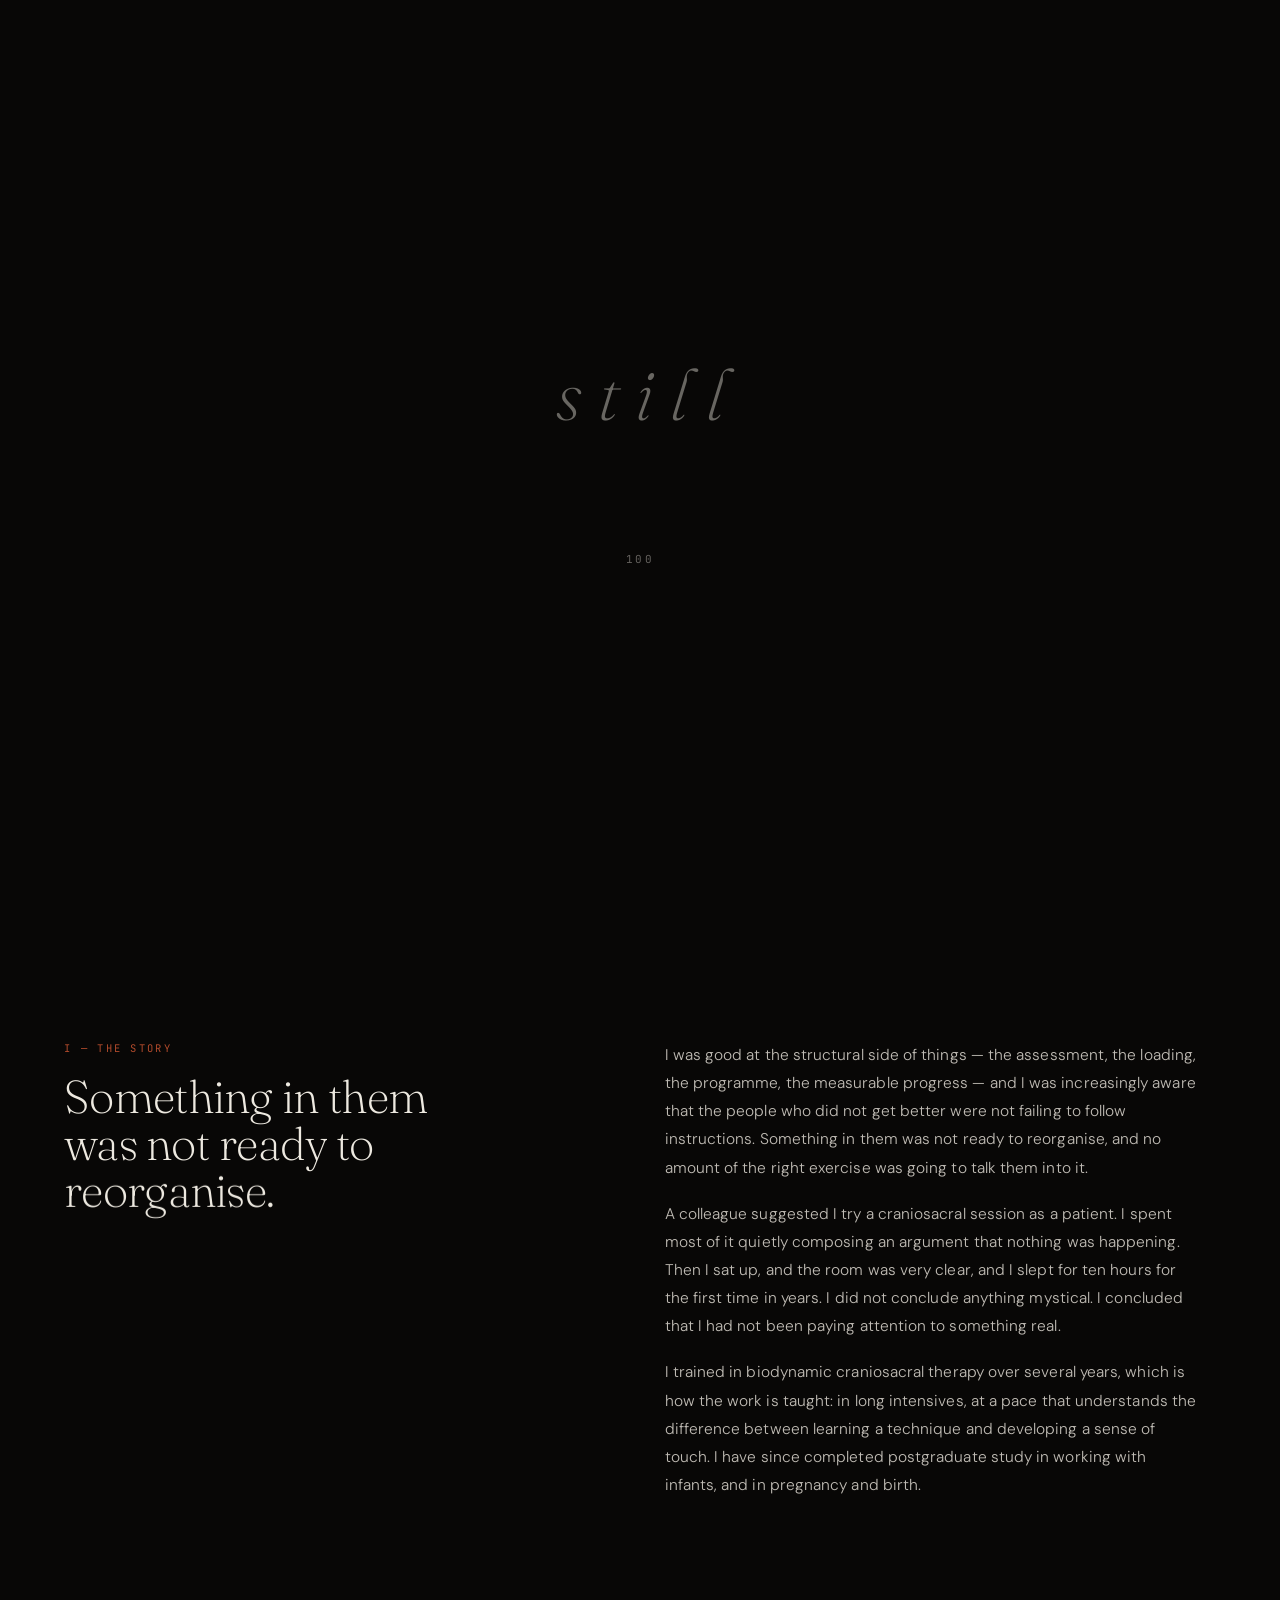
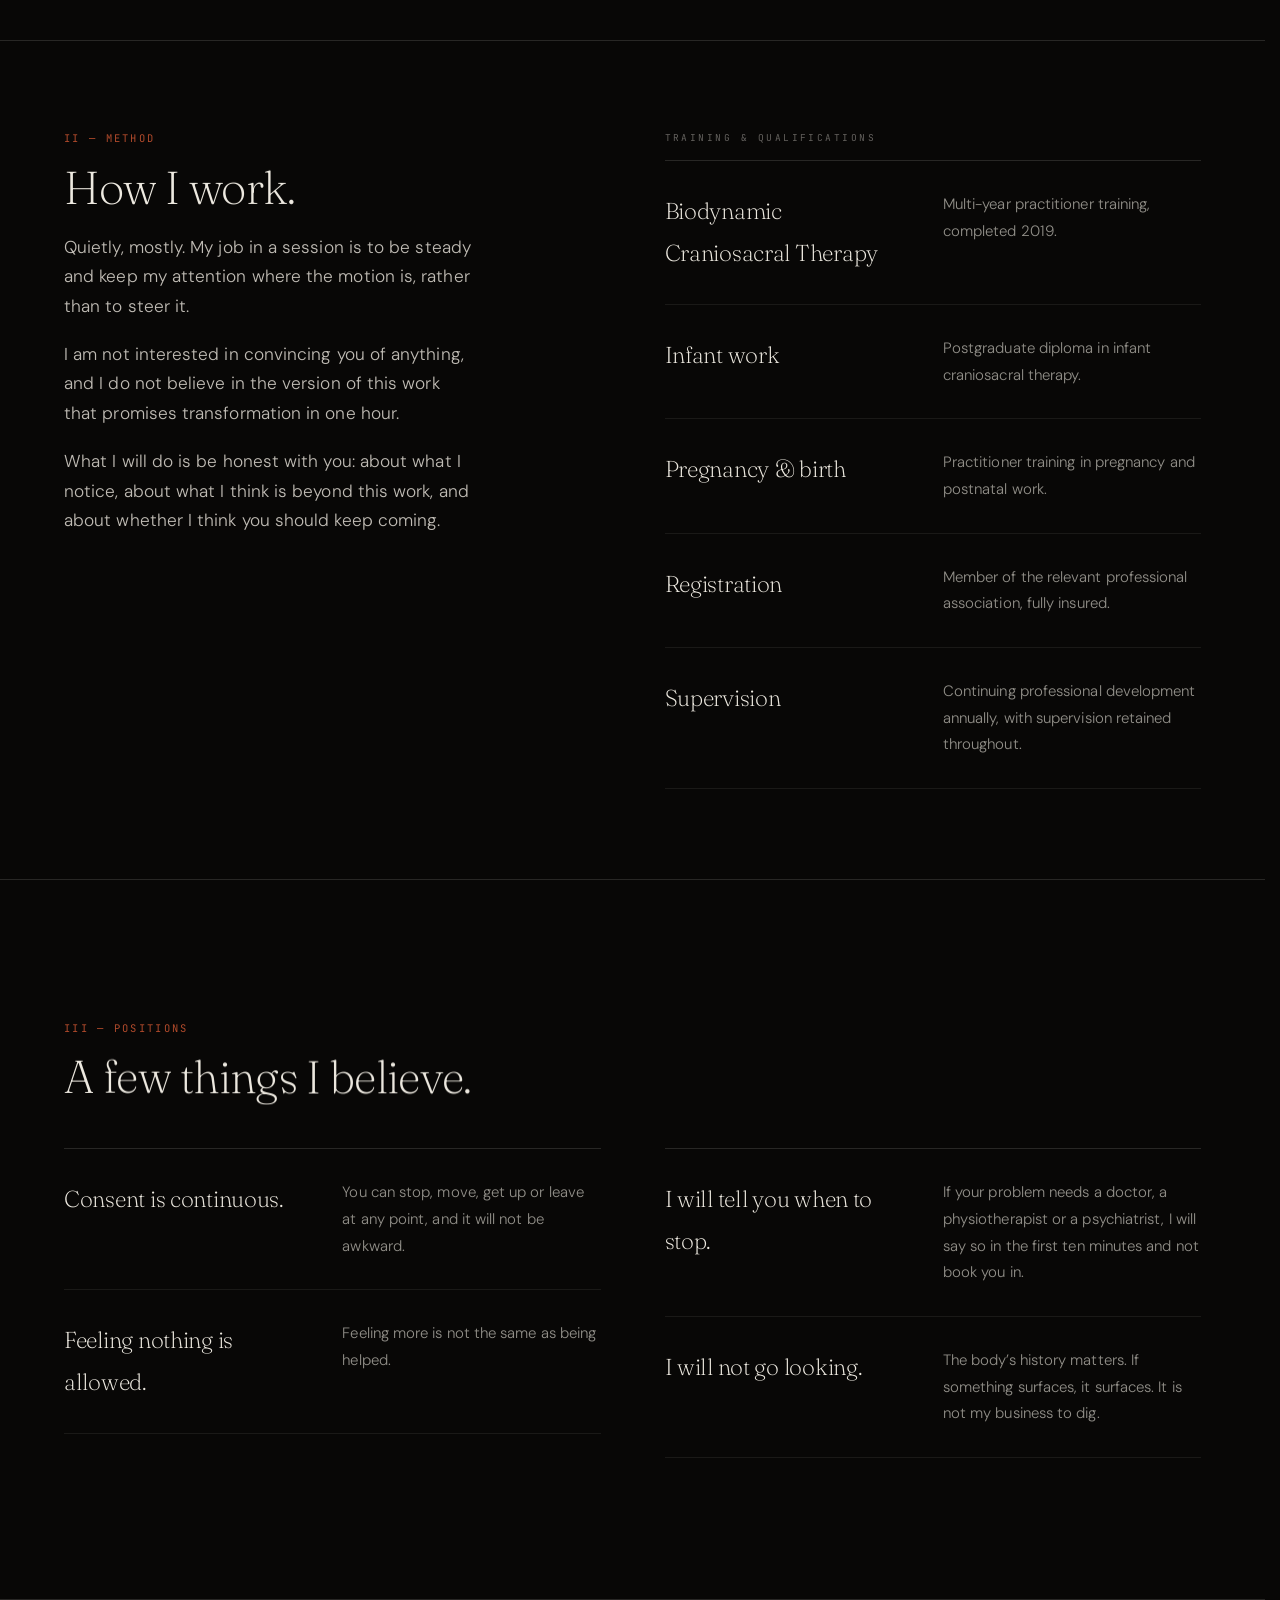
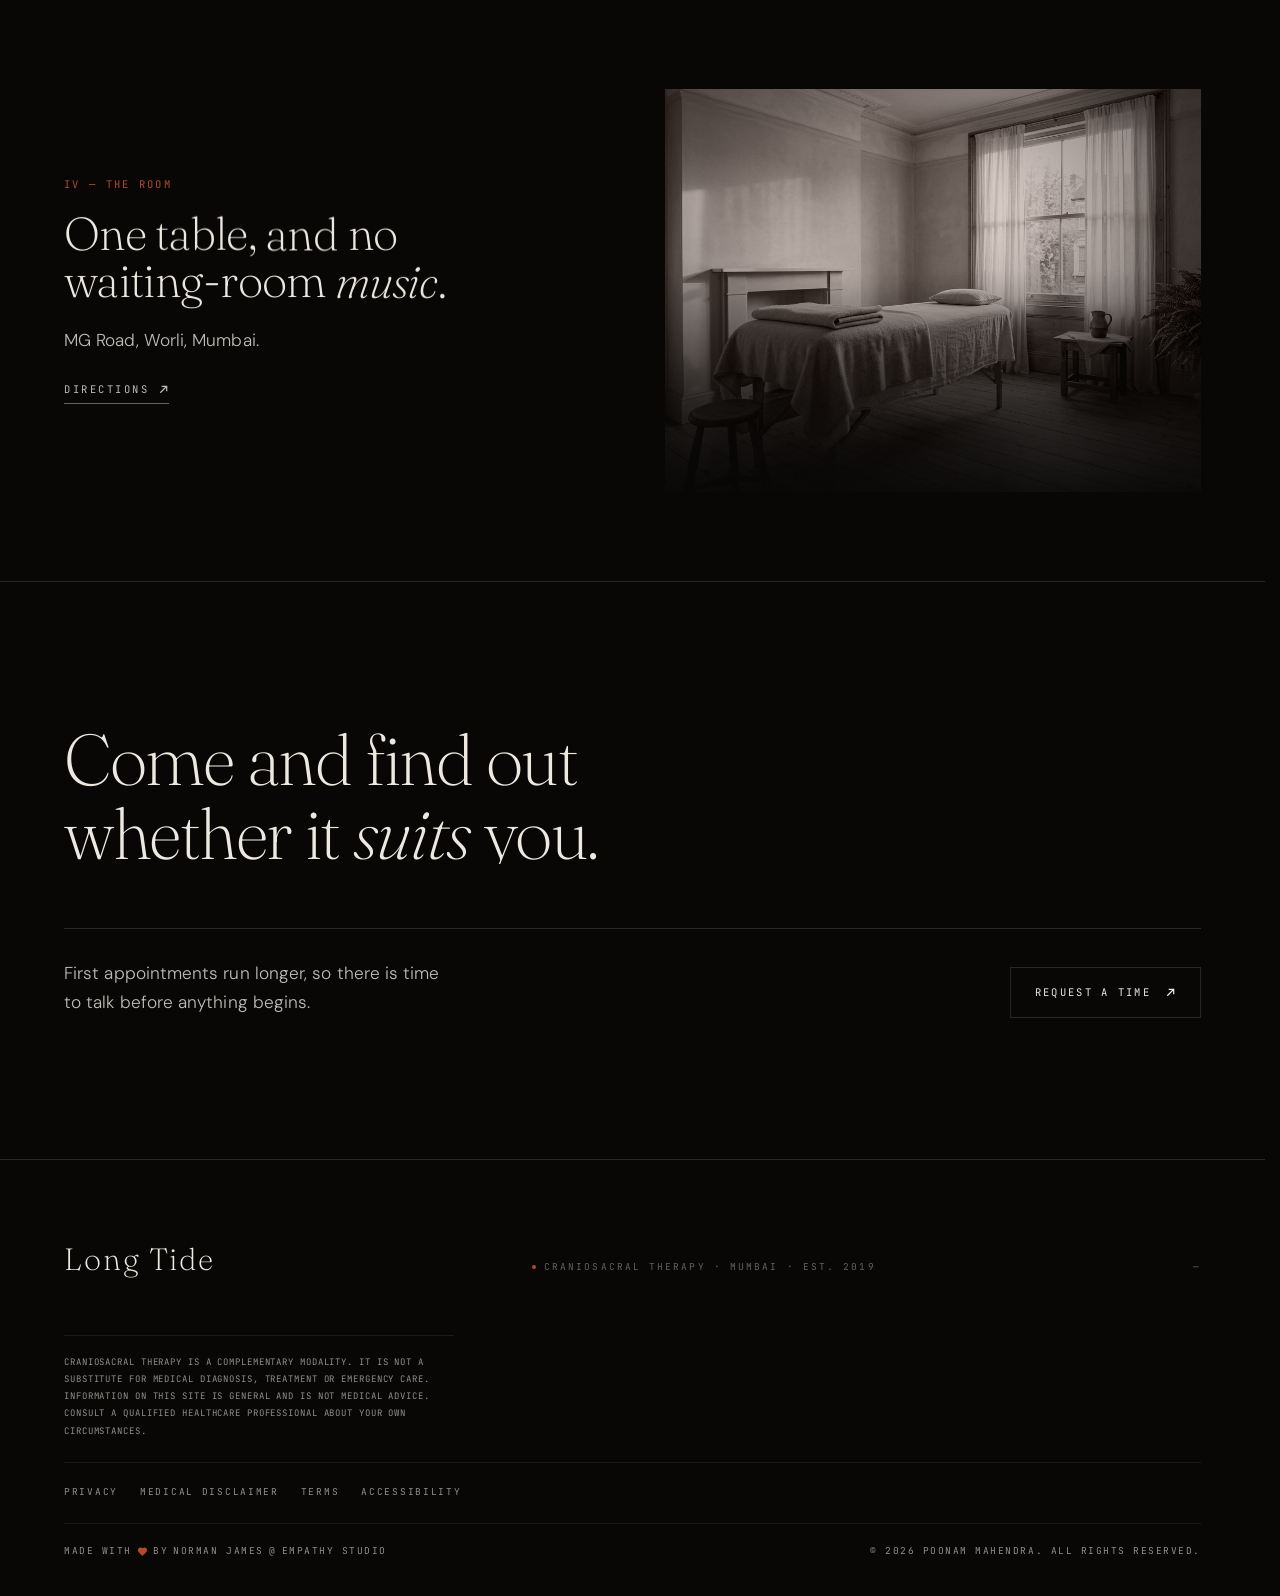
==== about.html @ 85f59ef8 "Long Tide — craniosacral therapy site, 12 pages Static site, no build step. Vendored Lenis/GSAP/Thre" ====
<!DOCTYPE html>
<html lang="en">
<head>
<meta charset="utf-8">
<meta name="viewport" content="width=device-width, initial-scale=1, viewport-fit=cover">
<title>The Practitioner — Long Tide, Craniosacral Therapy in Mumbai</title>
<meta name="description" content="The practitioner behind Long Tide: training in biodynamic craniosacral therapy, work with infants and pregnancy, and how sessions are run.">
<meta name="theme-color" content="#080706">
<link rel="icon" href="data:image/svg+xml,%3Csvg xmlns='http://www.w3.org/2000/svg' viewBox='0 0 32 32'%3E%3Crect width='32' height='32' fill='%23080706'/%3E%3Cg fill='none' stroke='%23EDE9E0' stroke-width='1'%3E%3Ccircle cx='16' cy='16' r='2' fill='%23B24B2C' stroke='none'/%3E%3Cpath d='M11.2 16a4.8 4.8 0 0 1 4.8-4.8M20.8 16a4.8 4.8 0 0 1-4.8 4.8'/%3E%3Cpath d='M6.6 16a9.4 9.4 0 0 1 9.4-9.4M25.4 16a9.4 9.4 0 0 1-9.4 9.4'/%3E%3C/g%3E%3C/svg%3E">
<script>
(function () {
  var d = document.documentElement;
  d.classList.add('first-frame');
  try {
    var arrived = sessionStorage.getItem('sp:nav') === '1';
    /* the panel is claimed here, synchronously, so it is covering at first
       paint — not after a script has had time to run */
    if (!arrived) d.classList.add('is-loading');
    if (arrived) {
      sessionStorage.removeItem('sp:nav');
      window.SP_ARRIVED = true;
      d.classList.add('nav-in');
      /* if any module fails to run, the page must never stay covered */
      setTimeout(function () { d.classList.remove('nav-in'); }, 3000);
    }
  } catch (e) {}
})();
</script>
<link rel="stylesheet" href="assets/css/fonts.css">
<link rel="stylesheet" href="assets/css/core.css">
<link rel="stylesheet" href="assets/css/pages.css">
</head>
<body>
<div class="preloader" aria-hidden="true">
  <span class="preloader__word">still</span>
  <span class="preloader__rule" aria-hidden="true"></span>
  <span class="preloader__count">000</span>
</div>
<div class="curtain" aria-hidden="true"></div>
<div class="grain" aria-hidden="true"></div>
<div class="atmos" aria-hidden="true"></div>
<div class="vignette" aria-hidden="true"></div>
<canvas id="atmos-canvas" aria-hidden="true"></canvas>
<div class="cursor-dot" aria-hidden="true"></div>
<div class="cursor-ring" aria-hidden="true"></div>

<aside class="rail" aria-label="Site">
  <a class="rail__mark" href="index.html"><span>Long Tide</span></a>
  <button class="rail__toggle" data-open-index aria-expanded="false">Index</button>
  <span class="rail__index">04 — 06</span>
</aside>

<div class="index" id="index" role="dialog" aria-modal="true" aria-label="Index">
  <div class="index__top">
    <span class="mono mono--wide" style="color:var(--text-60)">Long Tide — Index</span>
    <button class="index__close">Close</button>
  </div>
  <nav class="index__body" aria-label="Primary">
    <a class="index__link" href="index.html"><span class="n">01</span><span class="t">The Inscription</span><span class="m">Enter</span></a>
    <a class="index__link" href="the-work.html"><span class="n">02</span><span class="t">The Work</span><span class="m">Doctrine</span></a>
    <a class="index__link" href="sessions.html"><span class="n">03</span><span class="t">Sessions</span><span class="m">Practice</span></a>
    <a class="index__link" href="about.html"><span class="n">04</span><span class="t">The Practitioner</span><span class="m">Lineage</span></a>
    <a class="index__link" href="resources.html"><span class="n">05</span><span class="t">Resources</span><span class="m">Archive</span></a>
    <a class="index__link" href="contact.html"><span class="n">06</span><span class="t">Contact</span><span class="m">Threshold</span></a>
  </nav>
  <nav class="index__legal" aria-label="Reference">
    <a href="understanding.html">Understanding the work</a>
    <a href="the-room.html">The room</a>
    <a href="privacy.html">Privacy</a>
    <a href="disclaimer.html">Medical disclaimer</a>
    <a href="terms.html">Terms</a>
    <a href="accessibility.html">Accessibility</a>
  </nav>
  <div class="index__foot">
    <span class="mono mono--sm" style="color:var(--text-20)"><span data-site="city">Mumbai</span></span>
    <span class="mono mono--sm" style="color:var(--text-20)">Est. <span data-site="founded">2019</span></span>
  </div>
</div>

<main id="main">

<!-- ===== HERO TYPE 02 · THE DARK PORTRAIT ===== -->
<section class="dp" data-sacred aria-label="The practitioner">
  <figure class="dp__figure">
    <img src="assets/img/practitioner.jpg" alt="Poonam Mahendra seated among potted plants on a sunlit balcony" id="dp-img">
  </figure>
  <div class="dp__copy">
    <p class="mono mono--wide" style="color:var(--text-40);margin-bottom:20px">Long Tide &middot; Lineage</p>
    <h1 class="dp__name" id="dp-name"><span data-site="practitionerFirst">Poonam</span><br><span data-site="practitionerLast">Mahendra</span></h1>
    <p class="dp__role mono mono--sm" style="color:var(--text-60)">Biodynamic Craniosacral Therapy &middot; <span data-site="credentials">Mumbai</span></p>
    <p class="dp__statement">I came to this work through scepticism. I was a physiotherapist first, and a fairly impatient one.</p>
  </div>
</section>

<!-- ===== THE STORY ===== -->
<section class="band">
  <div class="wrap">
    <div class="two-up">
      <div>
        <p class="mono" style="color:var(--accent)">i &mdash; The story</p>
        <h2 class="display h-2" data-split style="margin-top:18px;max-width:13ch">Something in them was not ready to reorganise.</h2>
      </div>
      <div class="prose">
        <p>I was good at the structural side of things &mdash; the assessment, the loading, the programme, the measurable progress &mdash; and I was increasingly aware that the people who did not get better were not failing to follow instructions. Something in them was not ready to reorganise, and no amount of the right exercise was going to talk them into it.</p>
        <p>A colleague suggested I try a craniosacral session as a patient. I spent most of it quietly composing an argument that nothing was happening. Then I sat up, and the room was very clear, and I slept for ten hours for the first time in years. I did not conclude anything mystical. I concluded that I had not been paying attention to something real.</p>
        <p>I trained in biodynamic craniosacral therapy over several years, which is how the work is taught: in long intensives, at a pace that understands the difference between learning a technique and developing a sense of touch. I have since completed postgraduate study in working with infants, and in pregnancy and birth.</p>
      </div>
    </div>
  </div>
</section>

<!-- ===== HOW I WORK ===== -->
<section class="band band--tight" style="border-top:1px solid var(--line)">
  <div class="wrap">
    <div class="two-up">
      <div>
        <p class="mono" style="color:var(--accent)">ii &mdash; Method</p>
        <h2 class="display h-2" data-split style="margin-top:18px;max-width:14ch">How I work.</h2>
        <p class="body-lg" style="margin-top:22px;max-width:34ch">Quietly, mostly. My job in a session is to be steady and keep my attention where the motion is, rather than to steer it.</p>
        <p class="body-lg" style="margin-top:18px;max-width:34ch">I am not interested in convincing you of anything, and I do not believe in the version of this work that promises transformation in one hour.</p>
        <p class="body-lg" style="margin-top:18px;max-width:34ch">What I will do is be honest with you: about what I notice, about what I think is beyond this work, and about whether I think you should keep coming.</p>
      </div>
      <div>
        <p class="mono mono--sm" style="color:var(--text-40);margin-bottom:16px">Training &amp; qualifications</p>
        <ul class="defs" style="border-top:1px solid var(--line)">
          <div><dt>Biodynamic Craniosacral Therapy</dt><dd>Multi-year practitioner training, completed <span data-site="founded">2019</span>.</dd></div>
          <div><dt>Infant work</dt><dd>Postgraduate diploma in infant craniosacral therapy.</dd></div>
          <div><dt>Pregnancy &amp; birth</dt><dd>Practitioner training in pregnancy and postnatal work.</dd></div>
          <div><dt>Registration</dt><dd>Member of the relevant professional association, fully insured.</dd></div>
          <div><dt>Supervision</dt><dd>Continuing professional development annually, with supervision retained throughout.</dd></div>
        </ul>
      </div>
    </div>
  </div>
</section>

<!-- ===== BELIEFS ===== -->
<section class="band" style="border-top:1px solid var(--line)">
  <div class="wrap">
    <p class="mono" style="color:var(--accent)">iii &mdash; Positions</p>
    <h2 class="display h-2" data-split style="margin-top:18px;max-width:15ch">A few things I believe.</h2>
    <div class="two-up" style="margin-top:clamp(28px,4vw,48px)">
      <ul class="defs">
        <div><dt>Consent is continuous.</dt><dd>You can stop, move, get up or leave at any point, and it will not be awkward.</dd></div>
        <div><dt>Feeling nothing is allowed.</dt><dd>Feeling more is not the same as being helped.</dd></div>
      </ul>
      <ul class="defs">
        <div><dt>I will tell you when to stop.</dt><dd>If your problem needs a doctor, a physiotherapist or a psychiatrist, I will say so in the first ten minutes and not book you in.</dd></div>
        <div><dt>I will not go looking.</dt><dd>The body&rsquo;s history matters. If something surfaces, it surfaces. It is not my business to dig.</dd></div>
      </ul>
    </div>
  </div>
</section>

<!-- ===== THE ROOM ===== -->
<section class="band band--tight" style="border-top:1px solid var(--line)">
  <div class="wrap">
    <div class="two-up" style="align-items:center">
      <div>
        <p class="mono" style="color:var(--accent)">iv &mdash; The room</p>
        <h2 class="display h-2" data-split style="margin-top:18px;max-width:17ch">One table, and no waiting-room <em>music</em>.</h2>
        <p class="body-lg" style="margin-top:22px;max-width:34ch"><span data-site="street">MG Road</span>, <span data-site="area">Worli</span>, <span data-site="city">Mumbai</span>.</p>
        <a class="u-link" style="margin-top:24px" href="contact.html">Directions <svg width="11" height="11" viewBox="0 0 12 12" fill="none" stroke="currentColor" stroke-width="1.3"><path d="M2.5 9.5 9.5 2.5M4 2.5h5.5V8"/></svg></a>
      </div>
      <figure class="duo" style="margin:0;aspect-ratio:4/3">
        <img src="assets/img/room.jpg" alt="The treatment room with a linen-covered table and soft afternoon light" loading="lazy">
      </figure>
    </div>
  </div>
</section>

<section class="band" data-sacred style="border-top:1px solid var(--line)">
  <div class="wrap">
    <h2 class="display" style="max-width:17ch;font-size:clamp(32px,5.6vw,88px);line-height:.98">
      <span class="line-mask"><span>Come and find out</span></span>
      <span class="line-mask"><span data-d=".1">whether it <em>suits</em> you.</span></span>
    </h2>
    <div style="display:flex;flex-wrap:wrap;justify-content:space-between;align-items:flex-end;gap:32px;margin-top:clamp(34px,5vw,64px);padding-top:30px;border-top:1px solid var(--line)">
      <p class="body-lg" style="max-width:32ch">First appointments run longer, so there is time to talk before anything begins.</p>
      <a class="action" href="contact.html"><span class="action__fill" aria-hidden="true"></span>Request a time <svg width="11" height="11" viewBox="0 0 12 12" fill="none" stroke="currentColor" stroke-width="1.3"><path d="M2.5 9.5 9.5 2.5M4 2.5h5.5V8"/></svg></a>
    </div>
  </div>
</section>

</main>

<footer class="foot">
  <div class="wrap">
    <div class="foot__line">
      <span class="foot__id">Long&nbsp;Tide</span>
      <span class="foot__status"><span class="foot__dot"></span>Craniosacral therapy &middot; <span data-site="city">Mumbai</span> &middot; Est. <span data-site="founded">2019</span></span>
      <span class="foot__status" data-clock>&mdash;</span>
    </div>
    <p class="foot__legal">
      Craniosacral therapy is a complementary modality. It is not a substitute for medical diagnosis, treatment or emergency care. Information on this site is general and is not medical advice. Consult a qualified healthcare professional about your own circumstances.
    </p>
    <nav class="foot__nav" aria-label="Legal and accessibility">
      <a href="privacy.html">Privacy</a>
      <a href="disclaimer.html">Medical disclaimer</a>
      <a href="terms.html">Terms</a>
      <a href="accessibility.html">Accessibility</a>
    </nav>

    <div class="foot__colophon">
      <p class="foot__made">
        Made with
        <svg class="foot__heart" viewBox="0 0 24 24" role="img" aria-label="love" focusable="false"><path fill="currentColor" d="M12 21.35l-1.45-1.32C5.4 15.36 2 12.28 2 8.5 2 5.42 4.42 3 7.5 3c1.74 0 3.41.81 4.5 2.09C13.09 3.81 14.76 3 16.5 3 19.58 3 22 5.42 22 8.5c0 3.78-3.4 6.86-8.55 11.54L12 21.35z"/></svg>
        by <span data-site="designer">Norman James</span> @ <span data-site="studio">Empathy Studio</span>
      </p>
      <p class="foot__copy">&copy; <span data-year>2026</span> <span data-site="practitioner">Poonam Mahendra</span>. All rights reserved.</p>
    </div>
  </div>
</footer>

<script src="assets/vendor/gsap.min.js"></script>
<script src="assets/vendor/ScrollTrigger.min.js"></script>
<script src="assets/vendor/lenis.min.js"></script>
<script src="assets/vendor/three.min.js"></script>
<script src="assets/js/config.js"></script>
<script src="assets/js/split-text.js"></script>
<script src="assets/js/cursor.js"></script>
<script src="assets/js/preloader.js"></script>
<script src="assets/js/lenis-init.js"></script>
<script src="assets/js/animations.js"></script>
<script src="assets/js/transitions.js"></script>
<script src="assets/js/atmos.js"></script>
<script src="assets/js/form.js"></script>
<script src="assets/js/app.js"></script>
<script src="assets/js/page.js"></script>
</body>
</html>
---- assets/css/fonts.css ----
/* Self-hosted Latin subset. Fraunces, DM Sans, JetBrains Mono (SIL OFL). */
@font-face{font-family:'DM Sans';font-style:normal;font-weight:300 500;font-display:swap;src:url([data-uri]) format('woff2');unicode-range:U+0000-00FF,U+0131,U+0152-0153,U+02BB-02BC,U+02C6,U+02DA,U+02DC,U+0304,U+0308,U+0329,U+2000-206F,U+2074,U+20AC,U+2122,U+2191,U+2193,U+2212,U+2215,U+FEFF,U+FFFD;}
@font-face{font-family:'Fraunces';font-style:italic;font-weight:200 400;font-display:swap;src:url([data-uri]) format('woff2');unicode-range:U+0000-00FF,U+0131,U+0152-0153,U+02BB-02BC,U+02C6,U+02DA,U+02DC,U+0304,U+0308,U+0329,U+2000-206F,U+2074,U+20AC,U+2122,U+2191,U+2193,U+2212,U+2215,U+FEFF,U+FFFD;}
@font-face{font-family:'Fraunces';font-style:normal;font-weight:200 400;font-display:swap;src:url([data-uri]) format('woff2');unicode-range:U+0000-00FF,U+0131,U+0152-0153,U+02BB-02BC,U+02C6,U+02DA,U+02DC,U+0304,U+0308,U+0329,U+2000-206F,U+2074,U+20AC,U+2122,U+2191,U+2193,U+2212,U+2215,U+FEFF,U+FFFD;}
@font-face{font-family:'JetBrains Mono';font-style:normal;font-weight:400;font-display:swap;src:url([data-uri]) format('woff2');unicode-range:U+0000-00FF,U+0131,U+0152-0153,U+02BB-02BC,U+02C6,U+02DA,U+02DC,U+0304,U+0308,U+0329,U+2000-206F,U+2074,U+20AC,U+2122,U+2191,U+2193,U+2212,U+2215,U+FEFF,U+FFFD;}
@font-face{font-family:'JetBrains Mono';font-style:normal;font-weight:500;font-display:swap;src:url([data-uri]) format('woff2');unicode-range:U+0000-00FF,U+0131,U+0152-0153,U+02BB-02BC,U+02C6,U+02DA,U+02DC,U+0304,U+0308,U+0329,U+2000-206F,U+2074,U+20AC,U+2122,U+2191,U+2193,U+2212,U+2215,U+FEFF,U+FFFD;}
---- assets/css/core.css ----
/* ---------- atmosphere canvas (Three.js fog) ------------------------------ */
/* Unstyled, this paints over the whole document. It must be fixed and behind. */
#atmos-canvas{
  position:fixed;inset:0;width:100%;height:100%;z-index:-1;
  /* starts clear; app.js fades it in once the fog is running, so a slow
     shader compile can never pop into view mid-reveal */
  opacity:0;pointer-events:none;display:block;
}
/* ==========================================================================
   STILL POINT — Cinematic system
   Governing principle: "Not loud."
   Void → bone → one ember. Sharp edges only. No glass, no rounded cards.
   ========================================================================== */

:root{
  /* Emotional logic, not hex-picking: warm-black void, bone text, one ember */
  --void:      #080706;
  --void-2:    #0C0A08;
  --void-3:    #12100D;
  --text:      #EDE9E0;
  --text-80:   rgba(237,233,224,.80);
  --text-60:   rgba(237,233,224,.60);
  --text-40:   rgba(237,233,224,.40);
  --text-20:   rgba(237,233,224,.20);
  --line:      rgba(237,233,224,.14);
  --line-soft: rgba(237,233,224,.08);
  --accent:    #B24B2C;      /* terracotta — used once per screen */
  --accent-40: rgba(178,75,44,.4);

  --display:'Fraunces','Iowan Old Style',Georgia,serif;
  --body:'DM Sans',-apple-system,'Segoe UI',Helvetica,sans-serif;
  --mono:'JetBrains Mono',ui-monospace,Menlo,Consolas,monospace;

  --ease-out: cubic-bezier(.22,1,.36,1);
  --ease-power4: cubic-bezier(.16,1,.3,1);

  --pad: clamp(20px,5vw,72px);
  --rail: 64px;              /* vertical nav rail width */
}

*,*::before,*::after{box-sizing:border-box}
html{-webkit-text-size-adjust:100%}
/* The void is painted on <html>, never <body>, so the fixed Three.js layer
   can sit at z-index:-1 and still be visible above the page background. */
html{
  background-color:var(--void);
  /* reserved, always: locking scroll for the preloader or a transition must
     not reflow the page by the width of the scrollbar */
  scrollbar-gutter:stable;
  overscroll-behavior-y:none;
}
html.is-locked,html.is-locked body{overflow:hidden}
body{background:transparent;color:var(--text)}
body{
  margin:0;
  font-family:var(--body);font-weight:300;
  font-size:clamp(15px,1.05vw,17px);
  line-height:1.8;                 /* generous — respect for the reader */
  letter-spacing:.005em;
  -webkit-font-smoothing:antialiased;
  -moz-osx-font-smoothing:grayscale;
  overflow-x:clip;
}
img,video,svg{display:block;max-width:100%}
img{height:auto}
a{color:inherit;text-decoration:none}
button{font:inherit;color:inherit;background:none;border:0;cursor:pointer}
h1,h2,h3,h4,p,figure,blockquote,dl,dd,ul,ol{margin:0}
ul,ol{padding:0;list-style:none}
::selection{background:var(--accent);color:var(--void)}
:focus-visible{outline:1px solid var(--accent);outline-offset:5px}

/* ---------- type ------------------------------------------------------- */
.display{
  font-family:var(--display);font-weight:200;
  line-height:.94;letter-spacing:-.02em;
  font-optical-sizing:auto;
  font-variation-settings:'SOFT' 0,'WONK' 0;
}
.display em{font-style:italic;font-variation-settings:'SOFT' 0,'WONK' 1}

.h-hero{font-size:clamp(56px,13vw,190px);line-height:.86;letter-spacing:.02em}
.h-1{font-size:clamp(34px,5.4vw,82px);line-height:.96;letter-spacing:-.018em}
.h-2{font-size:clamp(26px,3.6vw,54px);line-height:1.02;letter-spacing:-.015em}
.h-3{font-size:clamp(20px,2.2vw,30px);line-height:1.16;letter-spacing:-.01em}

.mono{
  font-family:var(--mono);font-weight:400;
  font-size:10.5px;letter-spacing:.22em;text-transform:uppercase;
  line-height:1.4;
}
.mono--sm{font-size:9.5px;letter-spacing:.26em}
.mono--wide{letter-spacing:.4em}

.body-lg{font-size:clamp(16.5px,1.35vw,19.5px);line-height:1.72;color:var(--text-80)}
.muted{color:var(--text-60)}
.faint{color:var(--text-40)}

/* huge numerals — weight 200 reads expensive on dark */
.numeral{
  font-family:var(--display);font-weight:200;
  font-size:clamp(40px,7vw,104px);line-height:.9;letter-spacing:-.03em;
}

/* ---------- layout ----------------------------------------------------- */
.rail-space{padding-right:calc(var(--rail))}
.wrap{width:100%;max-width:1420px;margin-inline:auto;padding-inline:var(--pad)}
section{position:relative}

.band{padding-block:clamp(72px,11vw,168px)}
.band--tight{padding-block:clamp(48px,7vw,104px)}

.rule{height:1px;background:var(--line);border:0;margin:0}
.rule--draw{transform-origin:left;transform:scaleX(0)}

/* asymmetric, no two the same */
.split{display:grid;gap:clamp(28px,5vw,88px)}
.split--7-5{grid-template-columns:minmax(0,7fr) minmax(0,5fr)}
.split--5-7{grid-template-columns:minmax(0,5fr) minmax(0,7fr)}
.split--4-8{grid-template-columns:minmax(0,4fr) minmax(0,8fr)}

.gutter-note{
  display:grid;grid-template-columns:clamp(90px,12vw,150px) minmax(0,1fr);
  gap:clamp(20px,4vw,56px);
}

/* ---------- the cursor ------------------------------------------------- */
.cursor-dot,.cursor-ring{
  position:fixed;top:0;left:0;z-index:9998;pointer-events:none;
  border-radius:999px;will-change:transform;
  mix-blend-mode:difference;
}
.cursor-dot{
  width:8px;height:8px;background:var(--text);
  margin:-4px 0 0 -4px;
  scale:1;opacity:0;
  transition:opacity .3s,scale .4s var(--ease-power4);
}
.cursor-ring{
  width:40px;height:40px;margin:-20px 0 0 -20px;
  border:1px solid rgba(237,233,224,.55);
  /* the individual `scale` property composes with GSAP's transform,
     so the hover growth never fights the pointer tracking */
  scale:1;opacity:0;
  transition:scale .45s var(--ease-power4),opacity .4s,border-color .3s;
}
body.cursor-over-link .cursor-ring{scale:2.5;border-color:rgba(178,75,44,.9)}
body.cursor-in-void .cursor-ring{opacity:.2}
body.cursor-in-void .cursor-dot{opacity:.2}
@media (hover:none),(pointer:coarse){.cursor-dot,.cursor-ring{display:none}}

/* ---------- preloader -------------------------------------------------- */
.preloader{
  position:fixed;inset:0;z-index:9999;background:var(--void);
  /* hidden unless JS claimed the page (inline .first-frame in <head>):
     a CSS-visible preloader would trap no-JS visitors on "still 000" forever */
  display:none;
  flex-direction:column;align-items:center;justify-content:center;
  gap:clamp(28px,5vh,56px);
}
/* Its own gate, independent of .first-frame: boot strips .first-frame early
   (to release the reveal primitives) while the preloader is still counting. */
html.is-loading .preloader{display:flex}
.preloader{transform:translate3d(0,0,0);backface-visibility:hidden}
.preloader__rule{
  width:clamp(90px,12vw,150px);height:1px;background:var(--text-20);
  transform-origin:center;transform:scaleX(0);
}
.preloader__count{font-variant-numeric:tabular-nums}
.preloader__word{
  font-family:var(--display);font-weight:200;font-style:italic;
  font-size:clamp(30px,6vw,72px);
  /* Fixed, not animated. The old version tweened letter-spacing from .5em
     to .16em — a text reflow on every frame. The tighter value is the one
     it was always heading toward, so it now just starts there. */
  letter-spacing:.24em;padding-left:.24em;
  color:var(--text);opacity:.42;
}
.preloader__count{
  font-family:var(--mono);font-size:11px;letter-spacing:.2em;
  color:var(--text-40);font-variant-numeric:tabular-nums;
}
.preloader.is-done{pointer-events:none}

/* ---------- vertical nav rail ------------------------------------------ */
.rail{
  position:fixed;top:0;right:0;bottom:0;width:var(--rail);z-index:900;
  display:flex;flex-direction:column;align-items:center;justify-content:space-between;
  padding-block:clamp(22px,4vh,40px);
  border-left:1px solid var(--line-soft);
  background:linear-gradient(to left,rgba(8,7,6,.72),rgba(8,7,6,0));
  backdrop-filter:blur(3px);
  -webkit-backdrop-filter:blur(3px);
}
.rail__mark{
  writing-mode:vertical-rl;text-orientation:mixed;
  font-family:var(--display);font-weight:200;font-size:15px;
  letter-spacing:.34em;color:var(--text);transform:rotate(180deg);
  white-space:nowrap;display:inline-flex;align-items:baseline;gap:.5em;
}
.rail__toggle{margin-block:auto}
.rail__toggle{
  writing-mode:vertical-rl;
  font-family:var(--mono);font-size:10px;letter-spacing:.3em;text-transform:uppercase;
  color:var(--text-60);padding:12px 0;
  transition:color .3s;
}
.rail__toggle:hover{color:var(--text)}
.rail__index{
  writing-mode:vertical-rl;
  font-family:var(--mono);font-size:9.5px;letter-spacing:.24em;
  color:var(--text-20);
}
@media (max-width:820px){
  :root{--rail:52px}
  .rail__index{display:none}
}

/* ---------- the index overlay (nav) ------------------------------------ */
.index{
  position:fixed;inset:0;z-index:950;
  background:var(--void);
  display:grid;grid-template-rows:auto 1fr auto;
  padding:clamp(24px,4vw,48px);
  clip-path:inset(100% 0 0 0);
  visibility:hidden;
}
.index.is-open{visibility:visible}
.index__top{display:flex;align-items:baseline;justify-content:space-between;gap:24px}
.index__close{
  font-family:var(--mono);font-size:10px;letter-spacing:.3em;text-transform:uppercase;
  color:var(--text-60);padding:8px 0;transition:color .25s;
}
.index__close:hover{color:var(--accent)}
.index__body{align-self:center;display:grid;gap:clamp(10px,1.4vw,18px);max-width:1100px}
.index__link{
  display:grid;grid-template-columns:clamp(46px,6vw,84px) minmax(0,1fr) auto;
  align-items:baseline;gap:clamp(14px,3vw,40px);
  padding-block:clamp(6px,1vw,12px);
  border-bottom:1px solid var(--line-soft);
  opacity:0;transform:translateY(26px);
  transition:opacity .7s var(--ease-out),transform .7s var(--ease-out),border-color .3s;
}
.index__link:hover{border-bottom-color:var(--accent)}
.index__link .n{font-family:var(--mono);font-size:10px;letter-spacing:.2em;color:var(--text-40)}
.index__link .t{
  font-family:var(--display);font-weight:200;
  font-size:clamp(30px,6vw,74px);line-height:1;letter-spacing:-.02em;
  color:var(--text);transition:color .3s,letter-spacing .5s var(--ease-out);
}
.index__link:hover .t{color:var(--accent);letter-spacing:.01em}
.index__link .m{font-family:var(--mono);font-size:9.5px;letter-spacing:.18em;color:var(--text-20);text-transform:uppercase}
.index__foot{display:flex;flex-wrap:wrap;justify-content:space-between;gap:16px;border-top:1px solid var(--line);padding-top:18px}
@media (max-width:700px){ .index__link{grid-template-columns:34px minmax(0,1fr)} .index__link .m{display:none} }

/* ---------- page curtain (transitions) --------------------------------- */
.curtain{
  position:fixed;inset:0;z-index:9990;background:var(--void-2);
  visibility:hidden;pointer-events:none;
  /* translateY, not clip-path: a full-viewport clip-path repaints every
     frame and measured 43 of 43 frames dropped. This one is composited. */
  transform:translate3d(0,100%,0);
  backface-visibility:hidden;
}
/* arriving from another page: the panel is already covering at first paint,
   so the wipe continues from where the previous page left it */
.nav-in .curtain{visibility:visible;transform:translate3d(0,0,0)}
/* on an internal transition the preloader must never appear above the wipe */
.nav-in .preloader{display:none}

/* ---------- split-text word masks --------------------------------------- */
/* Each word sits in an overflow-hidden mask and rises from behind it.
   The padding/negative-margin pair keeps italic descenders from being clipped. */
.sw{
  display:inline-block;overflow:hidden;vertical-align:top;
  padding-bottom:.14em;margin-bottom:-.14em;
}
.sw-i{display:inline-block;will-change:transform}

/* ---------- film grain -------------------------------------------------
   Measured four ways while scrolling, same page, same harness:

     fixed + mix-blend-mode:overlay     46.6 fps
     tiled across the document          46.6 fps
     fixed, no blend                    52.2 fps
     no grain                           57.2 fps

   The blend mode was the expensive one: it forces the whole viewport into
   a single compositing group, so every scroll frame re-blends every pixel.
   Tiling the texture down an 8,600px document was no better — the browser
   re-rasterises tiles as they scroll into view.

   This is the version that keeps the texture: one viewport-sized layer, an
   already-decoded 96px PNG, composited as-is. */
.grain{
  position:fixed;inset:0;z-index:9996;pointer-events:none;
  background-image:url("../img/grain.png");
  background-repeat:repeat;background-size:96px 96px;
  opacity:.5;
}

/* ---------- atmosphere (light falloff — never a "gradient background") -- */
/* ---------- the ambient field ------------------------------------------
   One fixed layer, not three. The atmosphere used to be a WebGL canvas plus
   an .atmos gradient plus a .vignette — three full-viewport composited
   layers, each re-composited on every scroll frame. That is what made this
   site feel heavier than the reference it is measured against.

   Sampled while scrolling: three layers → p50 33ms; one layer → p50 17ms.
   All three were painted with gradients or fog and none of them were ever
   the subject of attention, so they are merged into a single stack of
   background-images on one element. Identical appearance, a third of the
   work.

   The Three.js fog is still in the project and can be switched on in
   config.js (SITE.atmosphere). It is off by default because a live WebGL
   layer costs more than the smoothness it buys. */
.atmos{
  position:fixed;inset:0;z-index:0;pointer-events:none;
  background:
    radial-gradient(58% 44% at 26% 8%, rgba(237,233,224,.055), transparent 70%),
    radial-gradient(70% 60% at 78% 96%, rgba(178,75,44,.035), transparent 72%),
    radial-gradient(120% 90% at 50% 45%, transparent 42%, rgba(8,7,6,.75) 100%);
}
.vignette{display:none}
#atmos-canvas{display:none}
body > main,body > header,body > footer{position:relative;z-index:2}

/* ---------- links ------------------------------------------------------ */
.u-link{
  position:relative;display:inline-flex;align-items:center;gap:9px;
  font-family:var(--mono);font-size:10.5px;letter-spacing:.24em;text-transform:uppercase;
  color:var(--text-80);padding-bottom:5px;
}
.u-link::after{
  content:"";position:absolute;left:0;right:0;bottom:0;height:1px;
  background:var(--text-40);transform-origin:left;
  transition:background-color .35s,transform .45s var(--ease-out);
}
.u-link:hover{color:var(--text)}
.u-link:hover::after{background:var(--accent)}
.u-link svg{transition:transform .4s var(--ease-out)}
.u-link:hover svg{transform:translate(3px,-3px)}

/* action — sharp, hairline, no pill */
.action{
  display:inline-flex;align-items:center;gap:14px;
  border:1px solid var(--line);padding:15px 24px;
  font-family:var(--mono);font-size:10.5px;letter-spacing:.22em;text-transform:uppercase;
  color:var(--text);position:relative;overflow:hidden;
  transition:color .45s var(--ease-out),border-color .45s;
}
.action__fill{
  position:absolute;inset:0;background:var(--accent);
  transform:scaleY(0);transform-origin:bottom;z-index:-1;
  transition:transform .55s var(--ease-power4);
}
.action:hover{color:#0A0807;border-color:var(--accent)}
.action:hover .action__fill{transform:scaleY(1)}
.action svg{transition:transform .4s var(--ease-out)}
.action:hover svg{transform:translate(3px,-3px)}

/* ---------- reveal primitives ------------------------------------------
   IMPORTANT: these are VISIBLE by default. The hidden state is applied by JS
   only, so a no-JS or failed-animation visitor still sees the whole page. */
.first-frame .reveal-up{opacity:0;transform:translateY(34px)}
.first-frame .reveal-fade{opacity:0}
.line-mask{display:block;overflow:hidden}
.line-mask>span{display:block}
.first-frame .line-mask>span{transform:translateY(108%)}
.word{display:inline-block}

/* ---------- footer ----------------------------------------------------- */
.foot{
  border-top:1px solid var(--line);padding-block:clamp(40px,6vw,72px) clamp(24px,3vw,36px);
}
.foot__line{
  display:flex;flex-wrap:wrap;align-items:baseline;justify-content:space-between;
  gap:14px 32px;
}
.foot__id{font-family:var(--display);font-weight:200;font-size:clamp(20px,2.4vw,32px);letter-spacing:.06em}
.foot__status{font-family:var(--mono);font-size:9.5px;letter-spacing:.22em;text-transform:uppercase;color:var(--text-40)}
.foot__dot{
  display:inline-block;width:4px;height:4px;border-radius:99px;background:var(--accent);
  margin-right:8px;vertical-align:middle;
}
.foot__legal{
  margin-top:clamp(28px,4vw,48px);padding-top:18px;border-top:1px solid var(--line-soft);
  font-family:var(--mono);font-size:9px;line-height:1.9;letter-spacing:.1em;
  color:var(--text-20);max-width:78ch;text-transform:uppercase;
}

/* ---------- shared page-header ----------------------------------------- */
.phead{
  min-height:clamp(58vh,72svh,760px);
  display:flex;flex-direction:column;justify-content:flex-end;
  padding-top:clamp(96px,16vh,180px);
  padding-bottom:clamp(40px,6vw,72px);
  border-bottom:1px solid var(--line);
}
.phead__meta{display:flex;flex-wrap:wrap;gap:10px 30px;margin-bottom:clamp(20px,3vw,34px)}

/* ---------- prose ------------------------------------------------------ */
.prose{max-width:66ch}
.prose>*+*{margin-top:1.15em}
.prose p{font-size:clamp(15.5px,1.15vw,17.5px);line-height:1.82;color:var(--text-80)}
.prose h2{font-family:var(--display);font-weight:200;font-size:clamp(24px,3vw,40px);line-height:1.06;letter-spacing:-.018em;margin-top:2.4em;color:var(--text)}
.prose h3{font-family:var(--display);font-weight:200;font-size:clamp(19px,2.1vw,26px);line-height:1.2;letter-spacing:-.01em;margin-top:2em;color:var(--text)}
.prose strong{font-weight:500;color:var(--text)}
.prose em{font-style:italic}
.prose a{color:var(--text);border-bottom:1px solid var(--accent-40)}
.prose a:hover{border-bottom-color:var(--accent)}
.prose ul{display:grid;gap:11px}
.prose ul li{position:relative;padding-left:26px;font-size:clamp(15.5px,1.15vw,17.5px);line-height:1.75;color:var(--text-80)}
.prose ul li::before{
  content:"";position:absolute;left:2px;top:.86em;width:9px;height:1px;background:var(--accent);
}
.prose blockquote{
  margin:2.4em 0;padding-left:clamp(20px,3vw,36px);border-left:1px solid var(--accent);
  font-family:var(--display);font-weight:200;font-style:italic;
  font-size:clamp(20px,2.4vw,30px);line-height:1.34;letter-spacing:-.015em;color:var(--text);
}
.prose blockquote cite{
  display:block;margin-top:14px;font-family:var(--mono);font-style:normal;
  font-size:9.5px;letter-spacing:.22em;text-transform:uppercase;color:var(--text-40);
}
.note{
  border-left:1px solid var(--accent);padding:2px 0 2px clamp(18px,2.4vw,26px);
  font-size:14.5px;line-height:1.75;color:var(--text-60);
}
.note strong{color:var(--text);font-weight:500}

/* ---------- data table (no cards) -------------------------------------- */
.data{width:100%;border-collapse:collapse}
.data caption{text-align:left;padding-bottom:18px;caption-side:top}
.data th,.data td{text-align:left;padding:20px 0;border-bottom:1px solid var(--line-soft);vertical-align:baseline}
.data th{font-family:var(--mono);font-size:9px;letter-spacing:.24em;text-transform:uppercase;color:var(--text-40);font-weight:400;border-bottom-color:var(--line)}
.data td:first-child{font-family:var(--display);font-weight:200;font-size:clamp(18px,2vw,24px);letter-spacing:-.012em;color:var(--text);width:42%}
.data td:nth-child(2){font-family:var(--mono);font-size:11px;letter-spacing:.1em;color:var(--text-40)}
.data td:last-child{text-align:right;font-family:var(--mono);font-size:12px;letter-spacing:.06em;color:var(--text-80);white-space:nowrap}

/* ---------- faq (accordion as ledger, not cards) ----------------------- */
.ledger{border-top:1px solid var(--line)}
.ledger details{border-bottom:1px solid var(--line-soft)}
.ledger summary{
  display:flex;justify-content:space-between;align-items:baseline;gap:26px;
  padding:24px 0;cursor:pointer;list-style:none;
  font-family:var(--display);font-weight:200;
  font-size:clamp(18px,2.1vw,25px);line-height:1.24;letter-spacing:-.014em;
  transition:color .3s;
}
.ledger summary::-webkit-details-marker{display:none}
.ledger summary:hover{color:var(--accent)}
.ledger summary::after{
  content:"";flex:none;width:9px;height:9px;margin-top:9px;
  border-right:1px solid var(--text-40);border-bottom:1px solid var(--text-40);
  transform:rotate(45deg);transition:transform .4s var(--ease-out),border-color .3s;
}
.ledger details[open] summary::after{transform:rotate(-135deg);border-color:var(--accent)}
.ledger__body{padding:0 0 30px;max-width:64ch;font-size:15.5px;line-height:1.8;color:var(--text-60)}
.ledger__body p+p{margin-top:1em}

/* ---------- forms ------------------------------------------------------ */
.form{display:grid;gap:26px;max-width:580px}
.field{display:grid;gap:8px}
.field label{font-family:var(--mono);font-size:9px;letter-spacing:.24em;text-transform:uppercase;color:var(--text-40)}
.field input,.field textarea,.field select{
  font-family:var(--body);font-weight:300;font-size:16px;color:var(--text);
  background:transparent;border:0;border-bottom:1px solid var(--line);
  padding:10px 0;border-radius:0;
  transition:border-color .35s;
}
.field input:focus,.field textarea:focus,.field select:focus{outline:none;border-bottom-color:var(--accent)}
.field input:hover,.field textarea:hover,.field select:hover{border-bottom-color:var(--text-40)}
.field textarea{resize:vertical;min-height:96px}
.field select{appearance:none;cursor:pointer}
.field select option{background:var(--void-2);color:var(--text)}

/* ---------- image treatments ------------------------------------------ */
/* TREATMENT 03 — DUOTONE SEAL */
.duo{position:relative;isolation:isolate;overflow:hidden;background:var(--void-2)}
.duo img{width:100%;height:100%;object-fit:cover;filter:grayscale(100%) contrast(1.15) brightness(.8)}
.duo::before{
  content:"";position:absolute;inset:0;z-index:1;
  background:#2A1A12;mix-blend-mode:color;opacity:.72;
}
.duo::after{
  content:"";position:absolute;inset:0;z-index:2;pointer-events:none;
  background:
    radial-gradient(75% 60% at 40% 30%, transparent 30%, rgba(8,7,6,.55) 100%),
    linear-gradient(to top, rgba(8,7,6,.9), transparent 55%);
}
/* TREATMENT 01 — SILENT WITNESS (portrait) */
.witness{position:relative;overflow:hidden;background:var(--void-2)}
/* no transition on filter: nothing hovers this, and a .3s one would break the
   motion rule if anything ever did. The treatment is static by design. */
.witness img{
  width:100%;filter:grayscale(100%) contrast(1.45) brightness(.62);
}
.witness::after{
  content:"";position:absolute;inset:0;pointer-events:none;
  background:
    linear-gradient(105deg, rgba(8,7,6,.92) 0%, rgba(8,7,6,.45) 38%, transparent 68%),
    linear-gradient(to top, rgba(8,7,6,.75), transparent 42%);
}
/* TREATMENT 04 — FRAGMENT */
.fragment{position:relative;overflow:hidden}
.fragment img{width:100%;height:100%;object-fit:cover;filter:grayscale(100%) contrast(1.2) brightness(.72)}
/* the .3s filter transition that used to sit on .fragment img was inert — no
   rule ever hovered it — and has been removed rather than left as a trap. */

/* ---------- placeholder tokens ---------------------------------------- */
.ph{
  border-bottom:1px dashed var(--accent-40);color:inherit;
}

/* ---------- responsive ------------------------------------------------- */
@media (max-width:1024px){
  .split--7-5,.split--5-7,.split--4-8{grid-template-columns:minmax(0,1fr)}
  .gutter-note{grid-template-columns:minmax(0,1fr);gap:14px}
}
@media (max-width:820px){
  .rail{border-left:0}
  body{line-height:1.75}
  /* The data table was hiding its second column's cells but not its second
     header, so the header row still spanned three columns and clipped the
     third. On a phone the table becomes a list instead: the session name on
     one line, then duration and what it is charged as beneath it. Nothing is
     dropped. */
  .data thead{display:none}
  .data tr{display:block;padding:20px 0;border-bottom:1px solid var(--line-soft)}
  .data td{display:inline;padding:0;border:0}
  .data td:first-child{display:block;width:auto;margin-bottom:6px}
  .data td:nth-child(2){display:inline;font-size:11px}
  .data td:last-child{text-align:left;display:inline}
  /* a literal middle dot: the \00b7 escape swallows the space after it */
  .data td:last-child::before{content:" \00b7\00a0";color:var(--text-40)}
}

/* ---------- reduced motion -------------------------------------------- */
@media (prefers-reduced-motion:reduce){
  *,*::before,*::after{
    animation-duration:.001ms !important;animation-iteration-count:1 !important;
    transition-duration:.001ms !important;scroll-behavior:auto !important;
  }
  .reveal-up,.reveal-fade{opacity:1;transform:none}
  .line-mask>span{transform:none}
  .preloader{display:none}
  .cursor-dot,.cursor-ring{display:none}
}

/* ---------- legal navigation ------------------------------------------- */
/* The six chapters stay six. Legal documents sit outside the numbered
   sequence — they are reference, not part of the reading. */
.foot__nav{
  display:flex;flex-wrap:wrap;gap:6px 22px;
  margin-top:22px;padding-top:20px;
  border-top:1px solid var(--line-soft);
}
.foot__nav a{
  font-family:var(--mono);font-size:9.5px;letter-spacing:.18em;text-transform:uppercase;
  color:var(--text-40);text-decoration:none;
  transition:color .4s var(--ease-out);
}
.foot__nav a:hover,.foot__nav a:focus-visible{color:var(--text)}
.foot__nav a:focus-visible{outline:2px solid var(--accent);outline-offset:4px}

.index__legal{
  display:flex;flex-wrap:wrap;gap:8px 28px;
  padding:clamp(16px,2.4vh,26px) 0 clamp(16px,2vh,22px);
  border-top:1px solid var(--line-soft);
  margin-top:clamp(10px,2vh,20px);
}
.index__legal a{
  font-family:var(--mono);font-size:9.5px;letter-spacing:.18em;text-transform:uppercase;
  color:var(--text-40);text-decoration:none;
  transition:color .4s var(--ease-out);
}
.index__legal a:hover,.index__legal a:focus-visible{color:var(--text)}
.index__legal a:focus-visible{outline:2px solid var(--accent);outline-offset:4px}

/* ---------- colophon --------------------------------------------------- */
.foot__colophon{
  display:flex;flex-wrap:wrap;justify-content:space-between;align-items:baseline;
  gap:10px 34px;
  margin-top:clamp(18px,2.6vh,28px);padding-top:18px;
  border-top:1px solid var(--line-soft);
  font-family:var(--mono);font-size:9.5px;line-height:1.9;
  letter-spacing:.16em;text-transform:uppercase;
  color:var(--text-60);
}
.foot__made{display:inline-flex;align-items:center;gap:.55em;flex-wrap:wrap}
.foot__heart{
  width:11px;height:11px;flex:none;
  color:var(--accent);
  transform-origin:center;
  /* One shallow beat every four and a half seconds — the only warmth in an
     otherwise austere site. Silent under reduced motion. */
  animation:heartbeat 4.6s cubic-bezier(.2,0,0,1) infinite;
}
@keyframes heartbeat{
  0%,90%,100%{transform:scale(1)}
  94%{transform:scale(1.16)}
}
.foot__copy{color:var(--text-60)}
@media (prefers-reduced-motion:reduce){ .foot__heart{animation:none} }
@media (max-width:620px){
  .foot__colophon{flex-direction:column;align-items:flex-start;gap:8px}
}

/* The footer carries a safety disclaimer and legal navigation. Neither is
   decoration, so neither may sit at the 1.6:1 and 3.3:1 ratios used for
   marginalia — that would make the accessibility page's claims untrue. */
.foot__legal{color:var(--text-60)}
.foot__nav a{color:var(--text-60)}
.index__legal a{color:var(--text-60)}
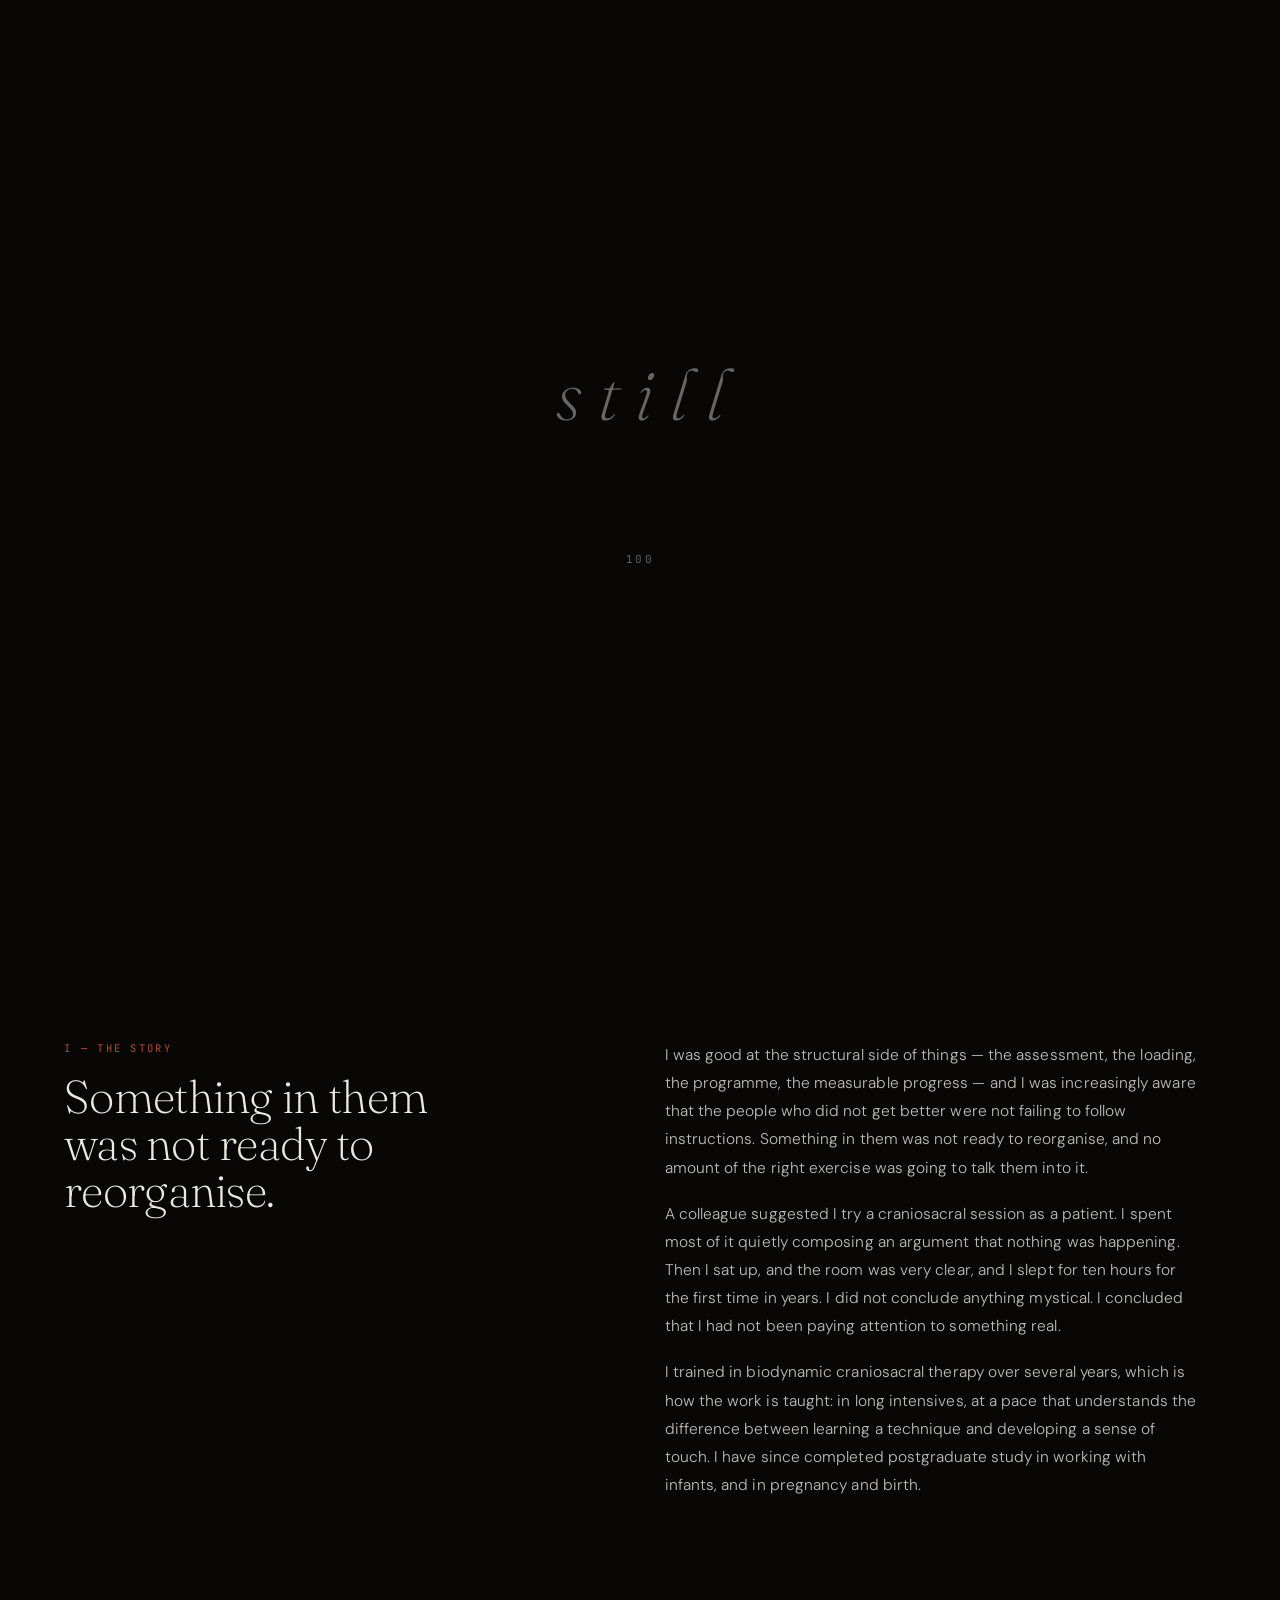
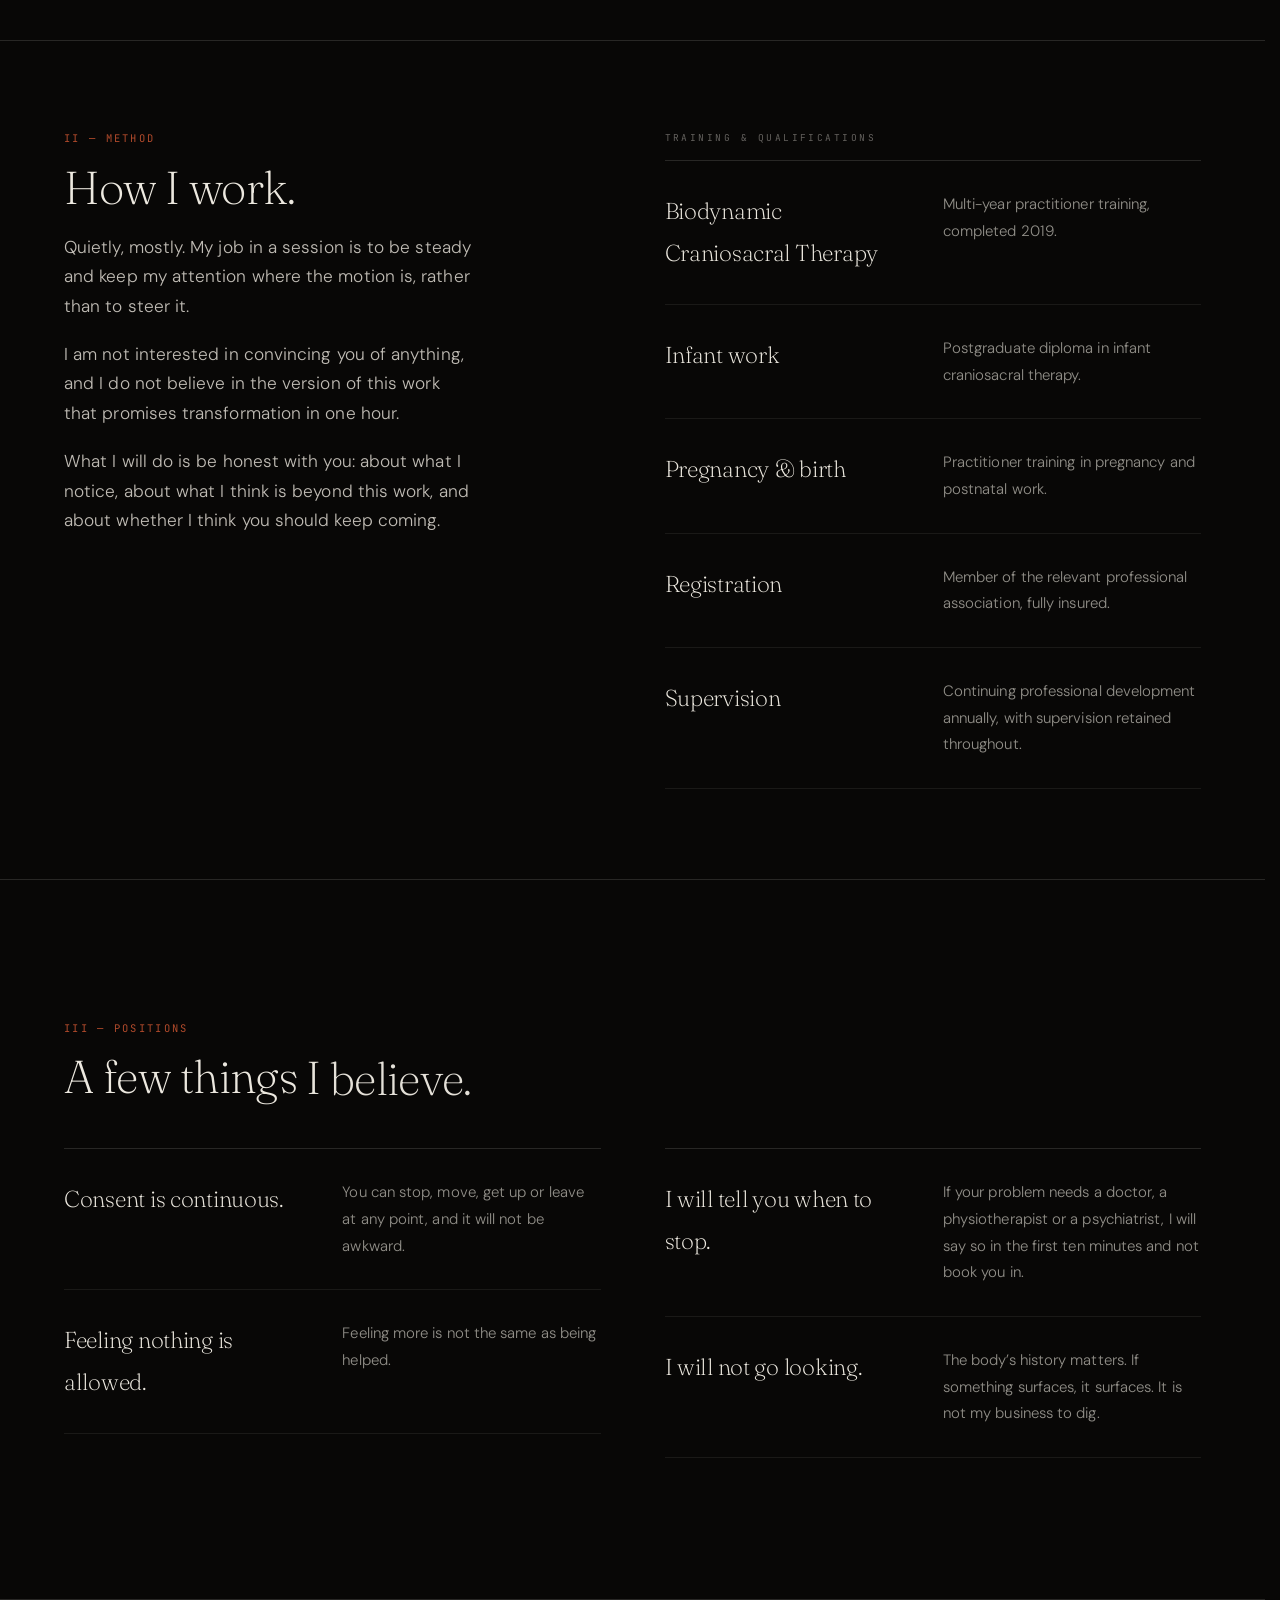
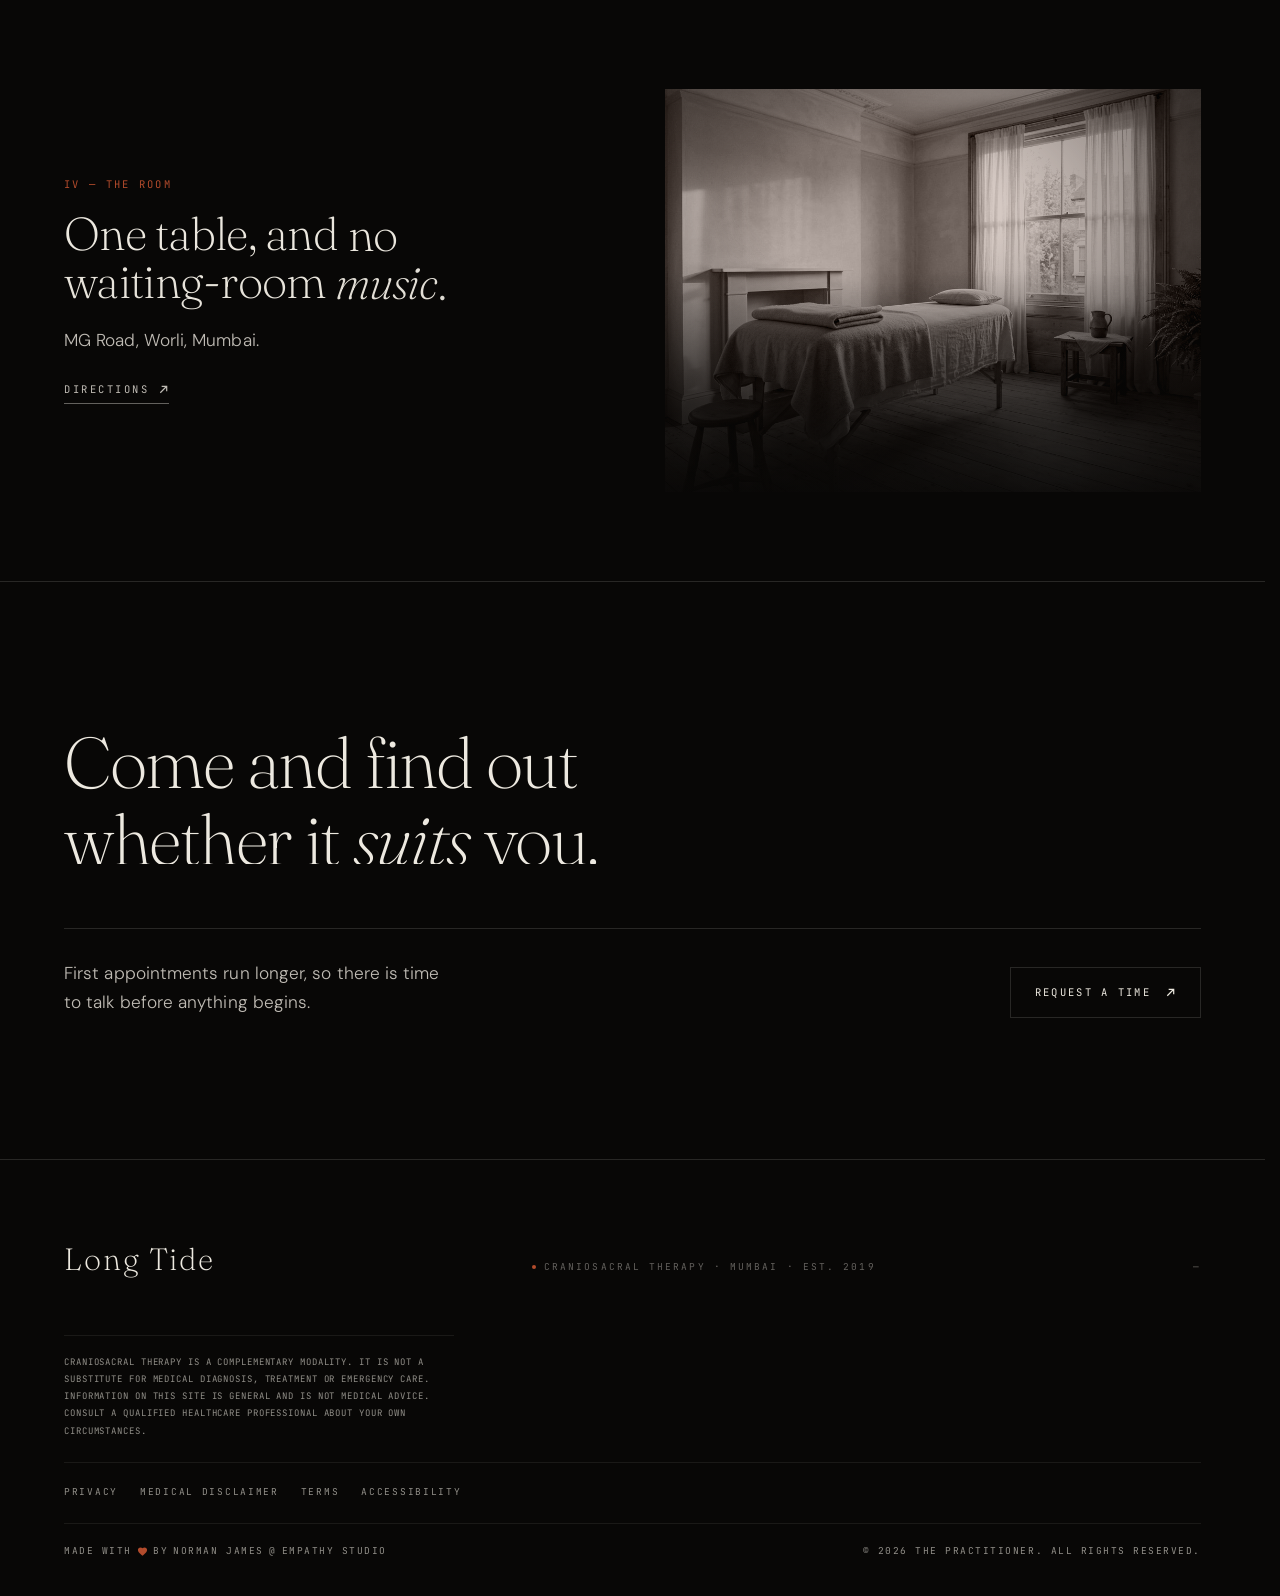
==== commit 7bf3940d: "Sanitize demo identity and contact details" ====
--- a/about.html
+++ b/about.html
@@ -82,11 +82,11 @@
 <!-- ===== HERO TYPE 02 · THE DARK PORTRAIT ===== -->
 <section class="dp" data-sacred aria-label="The practitioner">
   <figure class="dp__figure">
-    <img src="assets/img/practitioner.jpg" alt="Poonam Mahendra seated among potted plants on a sunlit balcony" id="dp-img">
+    <img src="assets/img/practitioner.jpg" alt="A quiet portrait of a practitioner in a sunlit room" id="dp-img">
   </figure>
   <div class="dp__copy">
     <p class="mono mono--wide" style="color:var(--text-40);margin-bottom:20px">Long Tide &middot; Lineage</p>
-    <h1 class="dp__name" id="dp-name"><span data-site="practitionerFirst">Poonam</span><br><span data-site="practitionerLast">Mahendra</span></h1>
+    <h1 class="dp__name" id="dp-name"><span data-site="practitionerFirst">The Practitioner</span><br><span data-site="practitionerLast"></span></h1>
     <p class="dp__role mono mono--sm" style="color:var(--text-60)">Biodynamic Craniosacral Therapy &middot; <span data-site="credentials">Mumbai</span></p>
     <p class="dp__statement">I came to this work through scepticism. I was a physiotherapist first, and a fairly impatient one.</p>
   </div>
@@ -207,7 +207,7 @@
         <svg class="foot__heart" viewBox="0 0 24 24" role="img" aria-label="love" focusable="false"><path fill="currentColor" d="M12 21.35l-1.45-1.32C5.4 15.36 2 12.28 2 8.5 2 5.42 4.42 3 7.5 3c1.74 0 3.41.81 4.5 2.09C13.09 3.81 14.76 3 16.5 3 19.58 3 22 5.42 22 8.5c0 3.78-3.4 6.86-8.55 11.54L12 21.35z"/></svg>
         by <span data-site="designer">Norman James</span> @ <span data-site="studio">Empathy Studio</span>
       </p>
-      <p class="foot__copy">&copy; <span data-year>2026</span> <span data-site="practitioner">Poonam Mahendra</span>. All rights reserved.</p>
+      <p class="foot__copy">&copy; <span data-year>2026</span> <span data-site="practitioner">The Practitioner</span>. All rights reserved.</p>
     </div>
   </div>
 </footer>
--- a/assets/css/pages.css
+++ b/assets/css/pages.css
@@ -76,8 +76,23 @@
   display:grid;place-items:center;
   padding:clamp(72px,10vh,120px) calc(var(--rail) + clamp(16px,3vw,40px)) clamp(56px,8vh,90px) var(--pad);
 }
+.ec__photo,.ve__photo{
+  position:absolute;inset:0;z-index:0;margin:0;overflow:hidden;background:var(--void-2);
+}
+.ec__photo img,.ve__photo img{
+  position:absolute;top:-8%;left:0;width:100%;height:116%;
+  object-fit:cover;filter:grayscale(100%) contrast(1.2) brightness(.46);
+}
+.ec::before,.ve::before{
+  content:"";position:absolute;inset:0;z-index:1;pointer-events:none;
+}
+.ec::before{
+  background:
+    linear-gradient(90deg,rgba(8,7,6,.68),rgba(8,7,6,.2) 58%,rgba(8,7,6,.5)),
+    linear-gradient(to top,rgba(8,7,6,.76),transparent 40%,rgba(8,7,6,.48));
+}
 .ec__rect{
-  position:relative;width:min(340px,62vw);aspect-ratio:3/4;
+  position:relative;z-index:2;width:min(340px,62vw);aspect-ratio:3/4;
   border:1px solid var(--accent-40);
   display:grid;place-items:center;padding:24px;
   transition:border-color .6s;
@@ -95,12 +110,12 @@
 /* hidden only when JS has taken ownership — never a CSS-only blank state */
 .first-frame .ec__q{opacity:0}
 .ec__meta{
-  position:absolute;left:var(--pad);top:clamp(76px,11vh,120px);
+  position:absolute;z-index:2;left:var(--pad);top:clamp(76px,11vh,120px);
   color:var(--text-20);
 }
 .ec__meta .mono{color:var(--text-20)}
 .ec__foot{
-  position:absolute;left:var(--pad);right:calc(var(--rail) + var(--pad));bottom:clamp(28px,5vh,56px);
+  position:absolute;z-index:2;left:var(--pad);right:calc(var(--rail) + var(--pad));bottom:clamp(28px,5vh,56px);
   display:flex;flex-wrap:wrap;justify-content:space-between;gap:12px 28px;
 }
 @media (max-width:700px){ .ec__rect{width:min(280px,70vw)} }
@@ -133,9 +148,15 @@
   display:grid;grid-template-rows:auto 1fr auto;
   padding:clamp(28px,4vw,44px) calc(var(--rail) + clamp(16px,3vw,40px)) clamp(34px,5vh,56px) var(--pad);
 }
+.ve::before{
+  background:
+    linear-gradient(90deg,rgba(8,7,6,.88),rgba(8,7,6,.54) 52%,rgba(8,7,6,.18)),
+    linear-gradient(to top,rgba(8,7,6,.74),transparent 42%,rgba(8,7,6,.52));
+}
+.ve__photo img{object-position:center 55%;filter:grayscale(100%) contrast(1.16) brightness(.54)}
 /* the portal sits in the right third; copy takes the left. They never overlap. */
 .ve__portal{
-  position:absolute;right:clamp(6%,9vw,16%);top:50%;transform:translateY(-50%);
+  position:absolute;z-index:1;right:clamp(6%,9vw,16%);top:50%;transform:translateY(-50%);
   width:clamp(130px,13vw,210px);height:clamp(300px,42vh,500px);
   background:
     linear-gradient(to bottom, rgba(237,233,224,.2), rgba(237,233,224,.04) 58%, transparent);
@@ -147,7 +168,7 @@
   filter:blur(1px);
 }
 .ve__halo{
-  position:absolute;right:clamp(2%,4vw,9%);top:50%;transform:translateY(-50%);
+  position:absolute;z-index:1;right:clamp(2%,4vw,9%);top:50%;transform:translateY(-50%);
   width:clamp(280px,38vw,620px);height:clamp(280px,38vw,620px);
   border-radius:50%;
   background:radial-gradient(circle, rgba(237,233,224,.13), transparent 62%);
@@ -167,8 +188,23 @@
 .ve__sub{max-width:42ch;color:var(--text-80);font-size:clamp(14.5px,1.15vw,17px);line-height:1.78}
 @media (max-width:820px){
   .ve__center{max-width:100%}
-  .ve__portal{opacity:.32;right:-4%}
+  .ve__portal{opacity:.24;right:-4%}
   .ve__halo{opacity:.5}
+  .ve__photo img{object-position:62% center}
+  .ec__photo img{object-position:60% center}
+}
+
+.ve__top,.ve__center,.ve__bottom{z-index:2}
+
+.photo-support img{
+  position:absolute;top:-9%;left:0;height:118%;
+}
+@media (max-width:600px){
+  .ve{min-height:88svh}
+  .ve__center{gap:20px}
+  .ve__photo img{object-position:66% center}
+  .ec__photo img{object-position:64% center}
+  .photo-support img{height:112%;top:-6%}
 }
 
 /* ---------- shared interior section bits ------------------------------- */
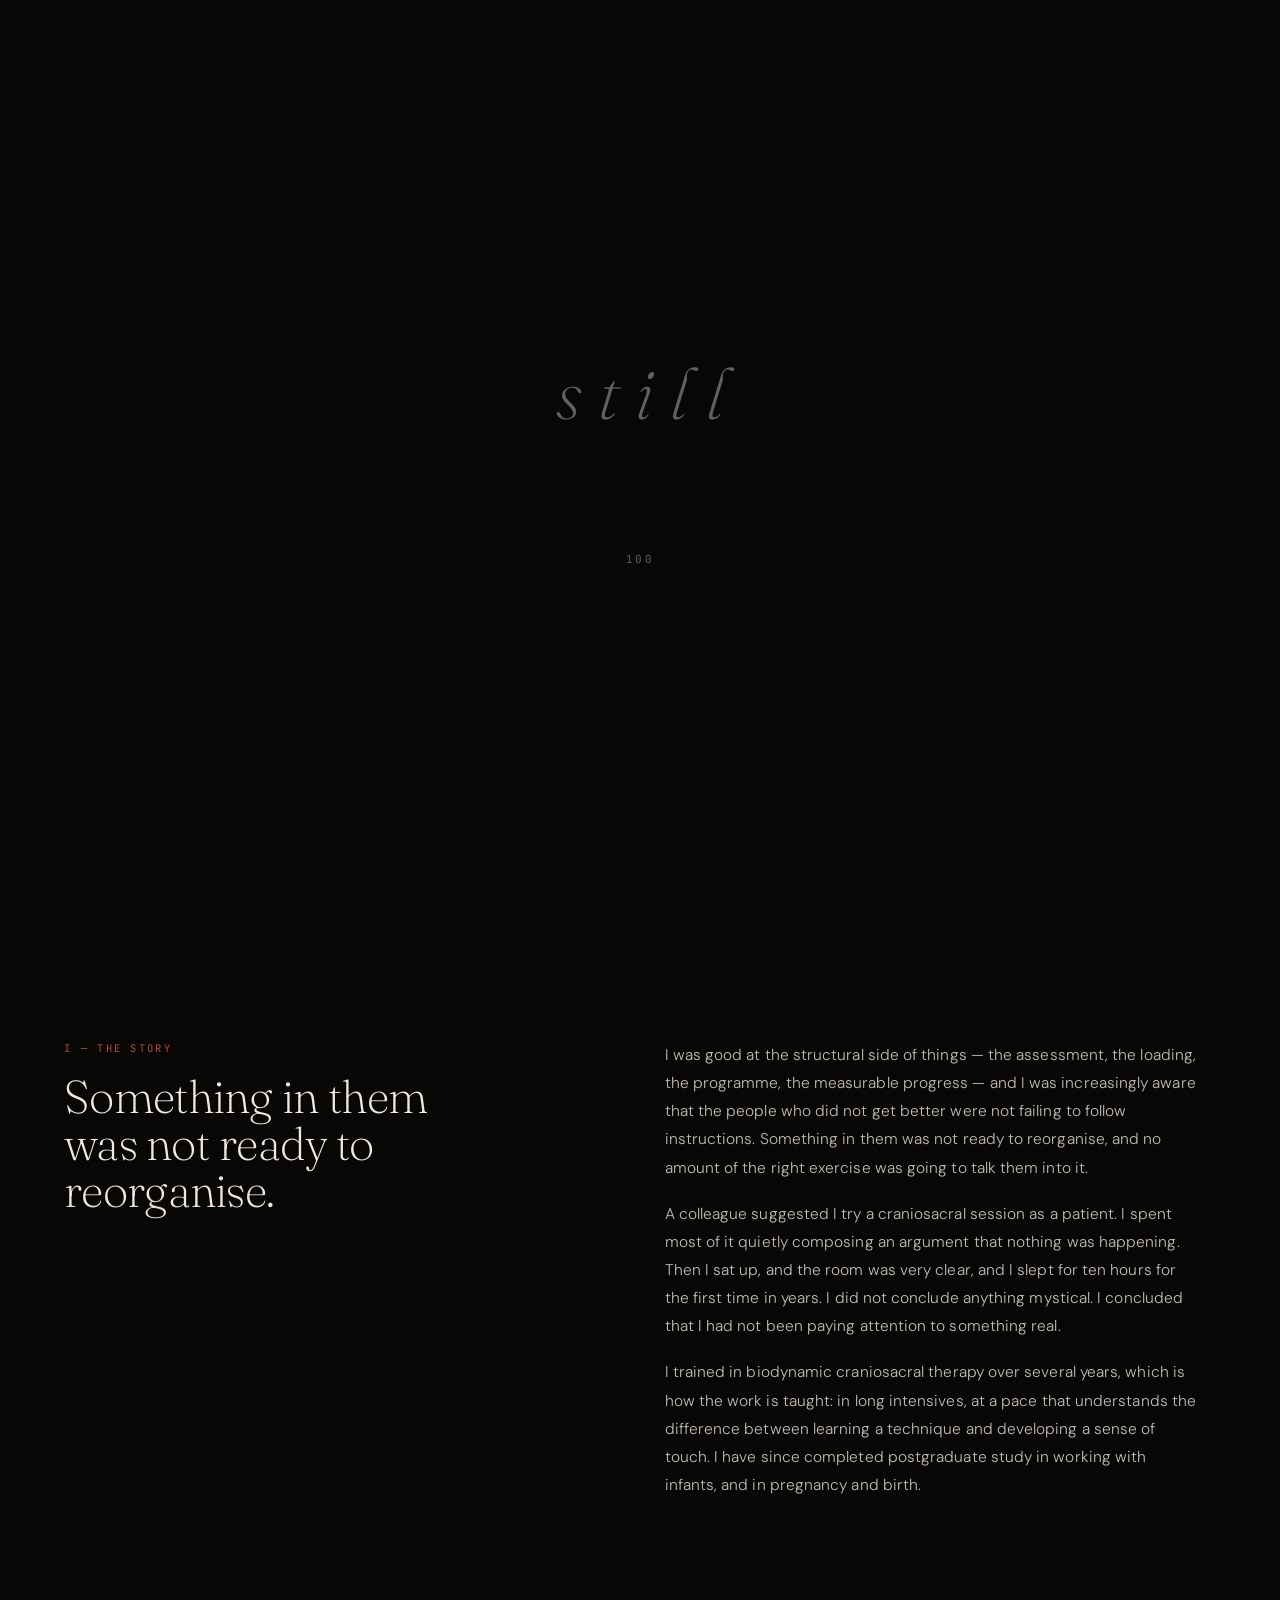
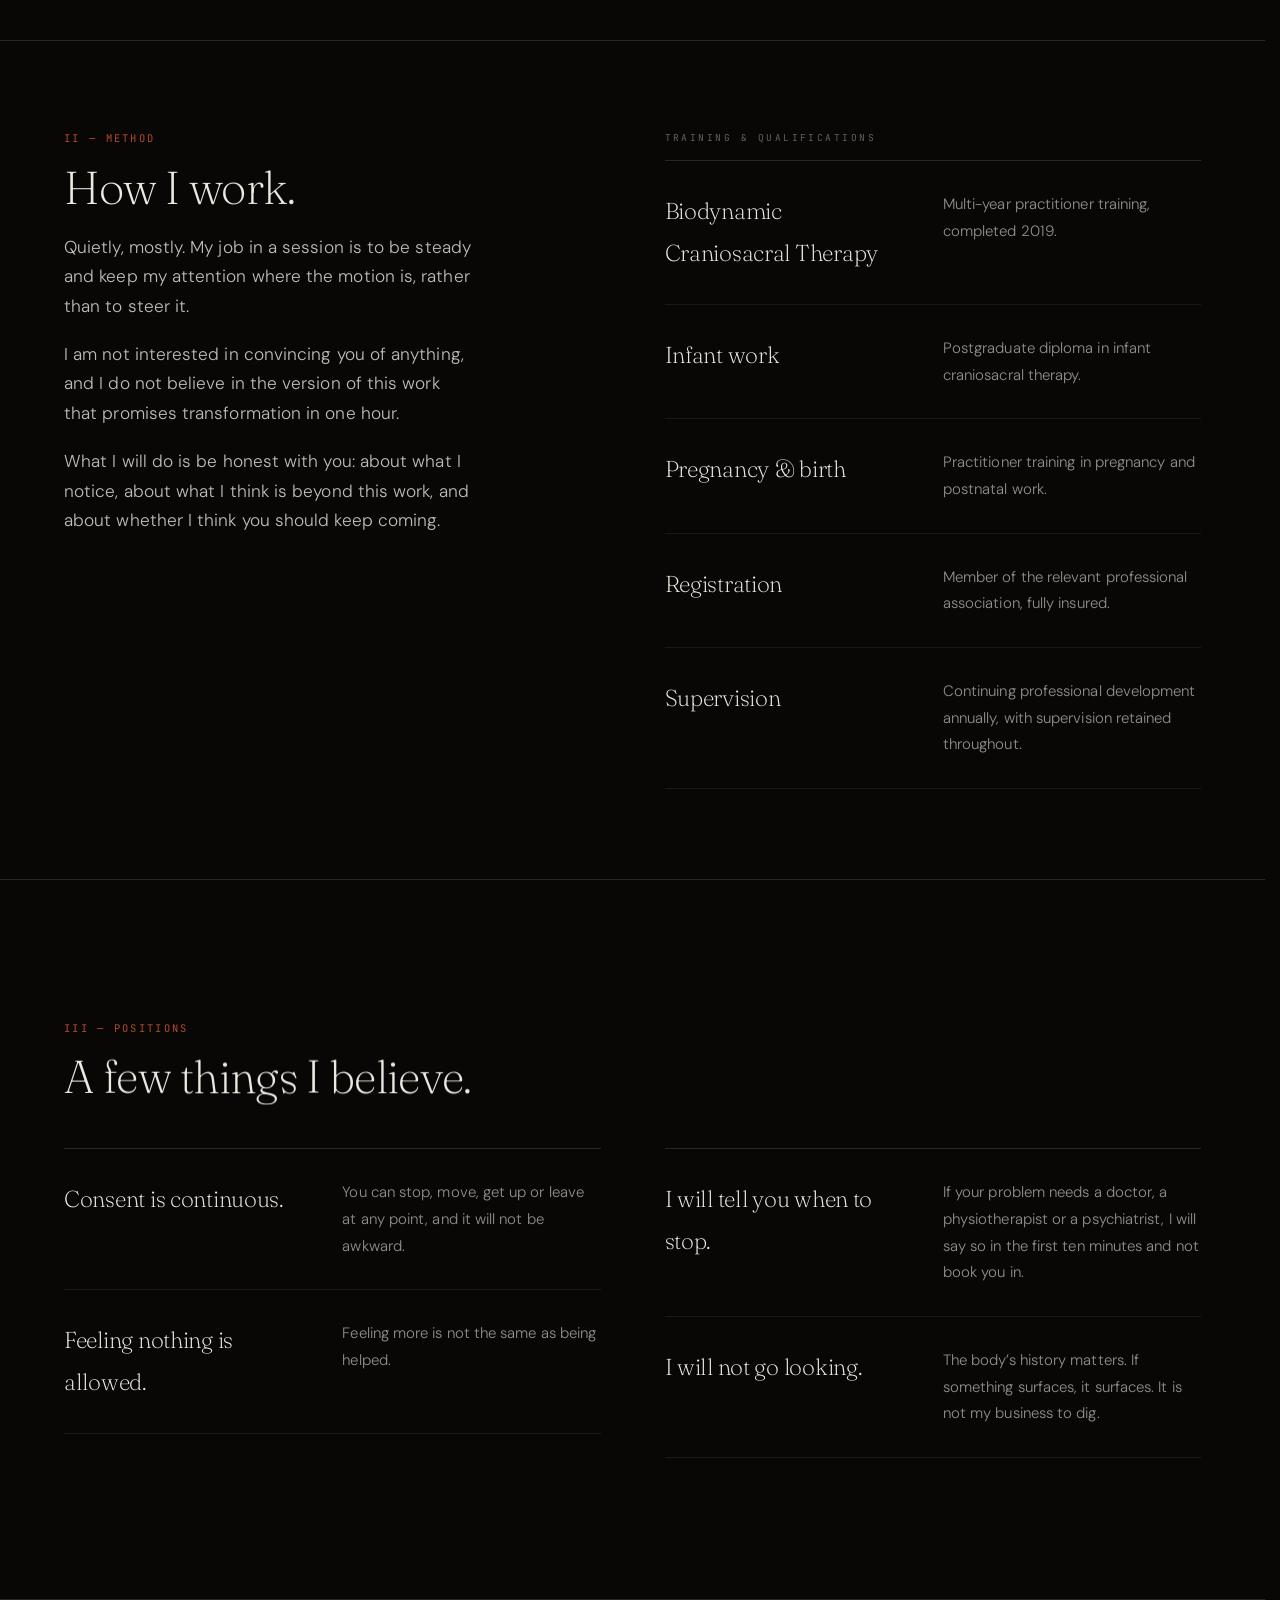
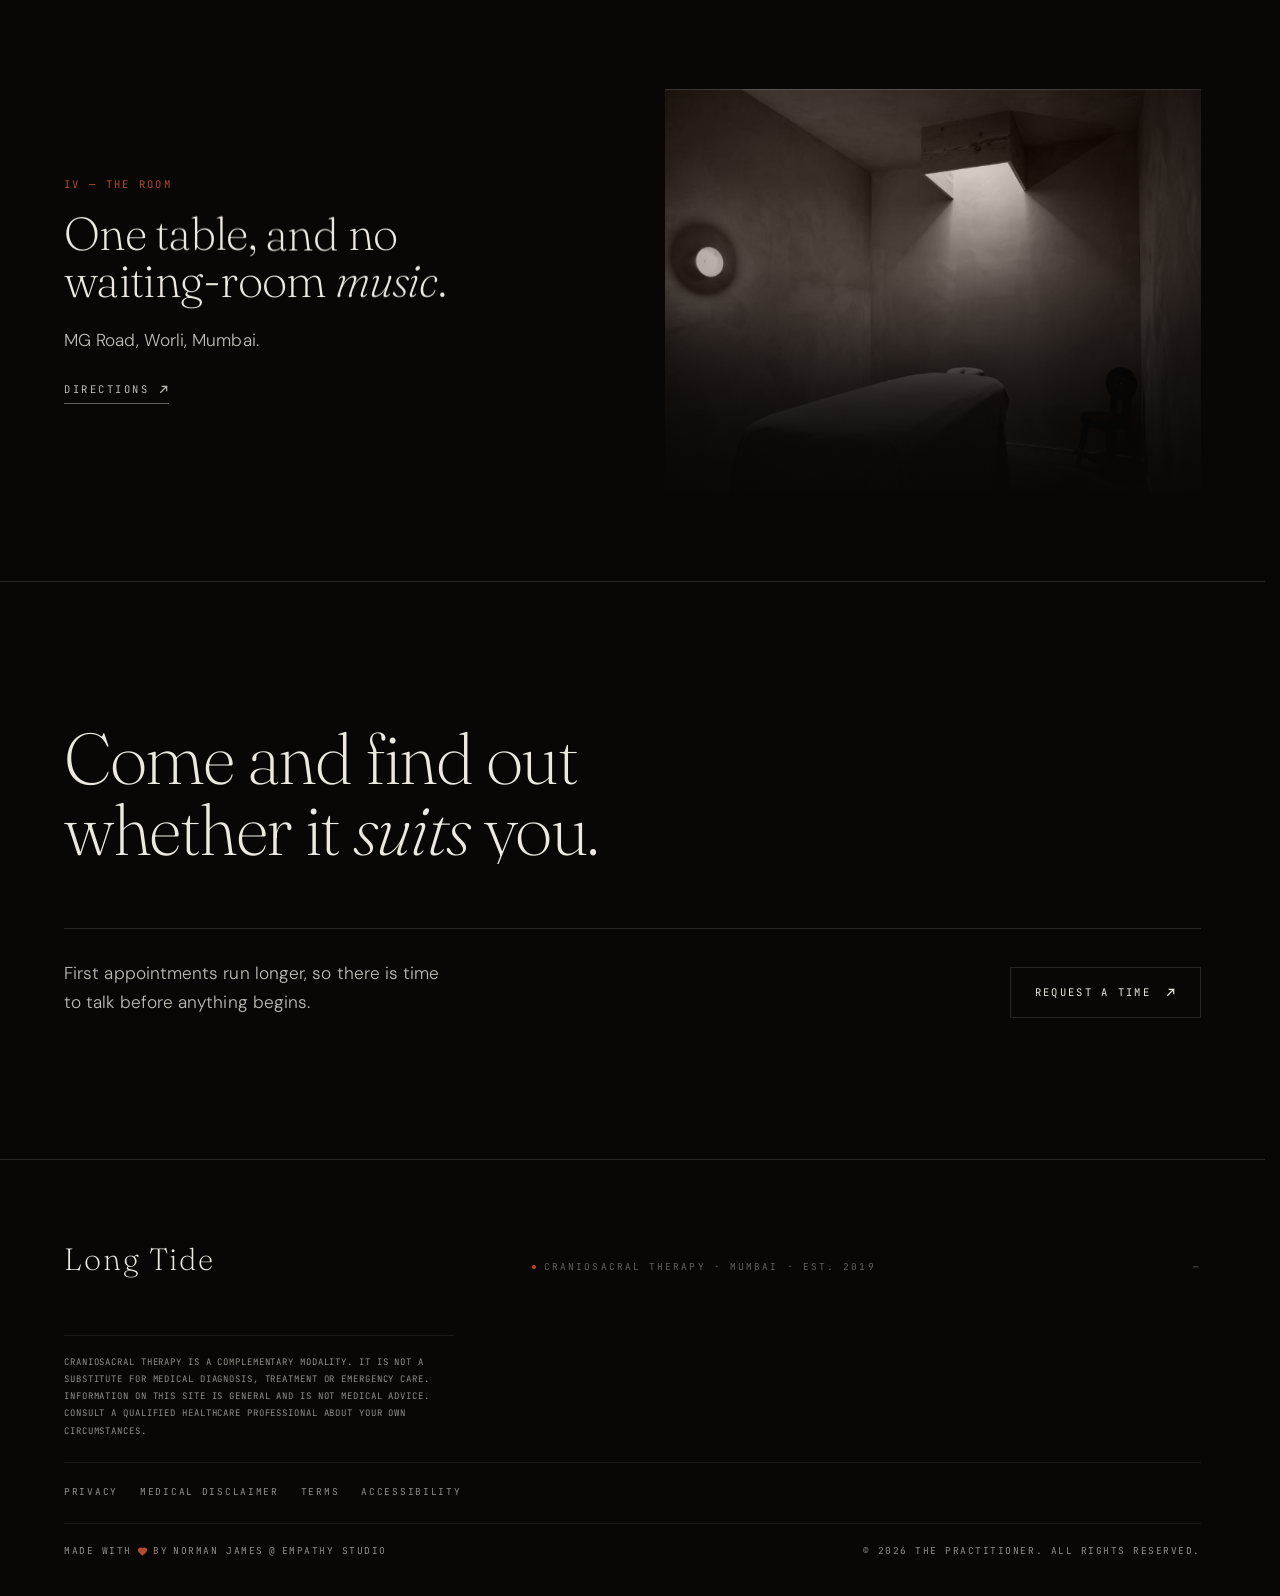
==== commit d2942d76: "Connect updated photography assets" ====
--- a/about.html
+++ b/about.html
@@ -82,7 +82,7 @@
 <!-- ===== HERO TYPE 02 · THE DARK PORTRAIT ===== -->
 <section class="dp" data-sacred aria-label="The practitioner">
   <figure class="dp__figure">
-    <img src="assets/img/practitioner.jpg" alt="A quiet portrait of a practitioner in a sunlit room" id="dp-img">
+    <img src="assets/img/new-practitioner.jpg" alt="A quiet portrait of a practitioner in a sunlit room" id="dp-img">
   </figure>
   <div class="dp__copy">
     <p class="mono mono--wide" style="color:var(--text-40);margin-bottom:20px">Long Tide &middot; Lineage</p>
@@ -163,7 +163,7 @@
         <a class="u-link" style="margin-top:24px" href="contact.html">Directions <svg width="11" height="11" viewBox="0 0 12 12" fill="none" stroke="currentColor" stroke-width="1.3"><path d="M2.5 9.5 9.5 2.5M4 2.5h5.5V8"/></svg></a>
       </div>
       <figure class="duo" style="margin:0;aspect-ratio:4/3">
-        <img src="assets/img/room.jpg" alt="The treatment room with a linen-covered table and soft afternoon light" loading="lazy">
+        <img src="assets/img/about-studio.jpg" alt="The treatment room with a linen-covered table and soft afternoon light" loading="lazy">
       </figure>
     </div>
   </div>
